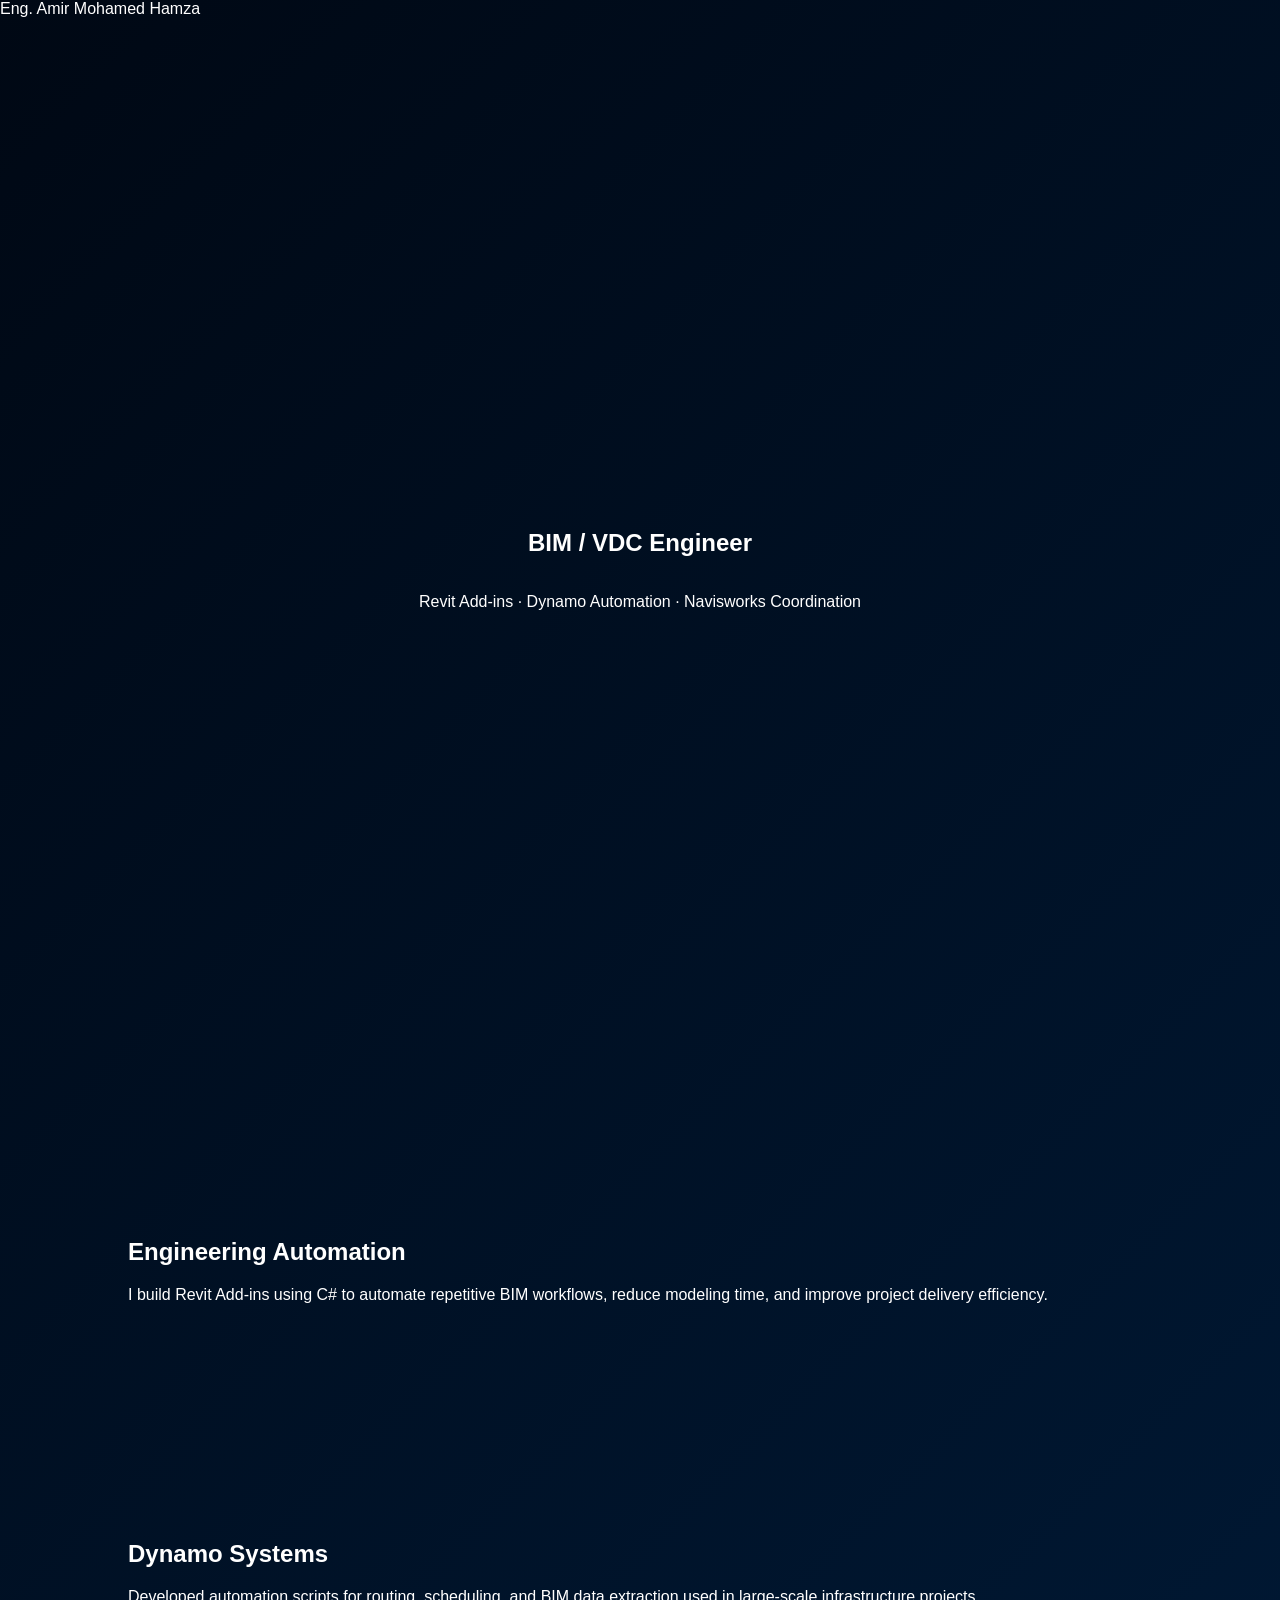
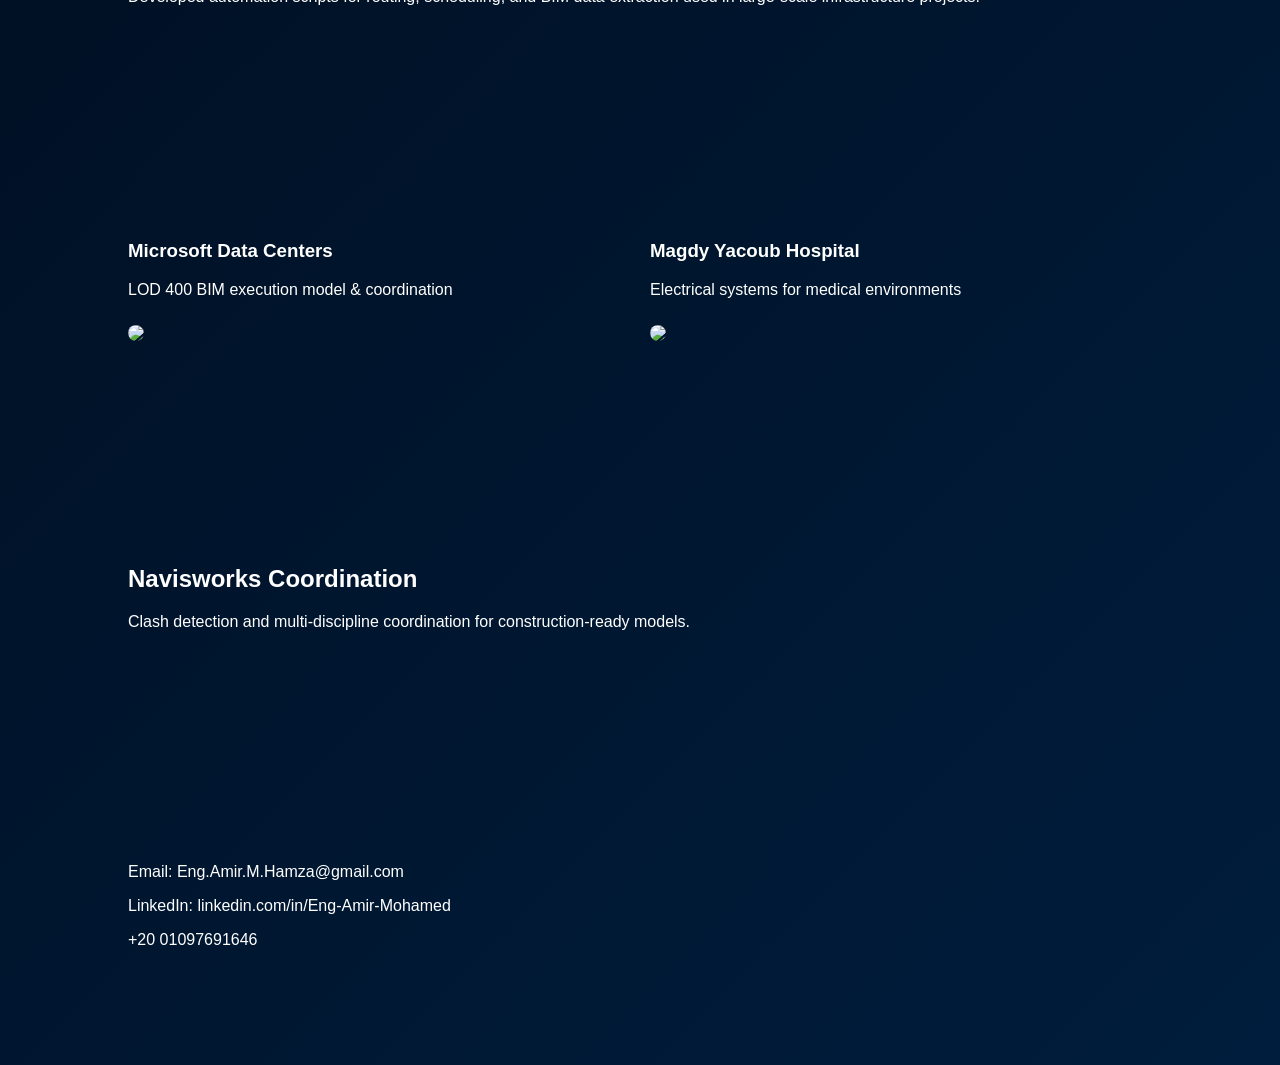
==== index.html @ ea3f3dfb "Update index.html" ====
<!DOCTYPE html>
<html>
<head>
<title>Amir Portfolio</title>
<link rel="stylesheet" href="style.css">
</head>

<body>

<!-- TOP BAR -->
<div class="topbar">
  <span>Eng. Amir Mohamed Hamza</span>
</div>

<!-- HERO -->
<section class="hero">
  <h1 class="title">BIM / VDC Engineer</h1>
  <p class="subtitle">
    Revit Add-ins · Dynamo Automation · Navisworks Coordination
  </p>
</section>

<!-- STORY 1 -->
<section class="story">
  <h2>Engineering Automation</h2>
  <p>
    I build Revit Add-ins using C# to automate repetitive BIM workflows,
    reduce modeling time, and improve project delivery efficiency.
  </p>
</section>

<!-- STORY 2 -->
<section class="story">
  <h2>Dynamo Systems</h2>
  <p>
    Developed automation scripts for routing, scheduling, and BIM data extraction
    used in large-scale infrastructure projects.
  </p>
</section>

<!-- PROJECTS -->
<section class="grid">

  <div class="tile">
    <h3>Microsoft Data Centers</h3>
    <p>LOD 400 BIM execution model & coordination</p>
    <img src="images/projects/dc.png">
  </div>

  <div class="tile">
    <h3>Magdy Yacoub Hospital</h3>
    <p>Electrical systems for medical environments</p>
    <img src="images/projects/hospital.png">
  </div>

</section>

<!-- NAVIS -->
<section class="story">
  <h2>Navisworks Coordination</h2>
  <p>
    Clash detection and multi-discipline coordination for construction-ready models.
  </p>
</section>

<!-- CONTACT -->
<section class="footer">
  <p>Email: Eng.Amir.M.Hamza@gmail.com</p>
  <p>LinkedIn: linkedin.com/in/Eng-Amir-Mohamed</p>
  <p>+20 01097691646</p>
</section>

</body>
</html>
---- style.css ----
body {
margin:0;
font-family:Arial;
background: linear-gradient(135deg, #000814, #001d3d);
color:white;
scroll-behavior:smooth;
}

/* NAV */
nav {
position:fixed;
top:0;
width:100%;
display:flex;
justify-content:center;
gap:25px;
padding:15px;
background:rgba(0,0,0,0.6);
backdrop-filter:blur(10px);
z-index:999;
}

nav a {
color:#00eaff;
text-decoration:none;
}

/* HERO */
.hero {
height:100vh;
display:flex;
flex-direction:column;
justify-content:center;
align-items:center;
text-align:center;
}

.glow {
color:#00eaff;
text-shadow:0 0 20px #00eaff;
}

.typing {
border-right:2px solid #00eaff;
white-space:nowrap;
overflow:hidden;
width:0;
animation: typing 3s steps(60,end) forwards;
}

@keyframes typing {
from {width:0}
to {width:100%}
}

.sub {
opacity:0.7;
}

/* SECTIONS */
section {
padding:100px 10%;
}

/* GRID */
.grid {
display:grid;
grid-template-columns:repeat(auto-fit,minmax(280px,1fr));
gap:20px;
}

/* CARDS */
.card {
background:rgba(255,255,255,0.05);
border:1px solid rgba(0,234,255,0.2);
padding:20px;
border-radius:12px;
transition:0.3s;
cursor:pointer;
}

.card:hover {
transform:translateY(-8px);
box-shadow:0 0 25px #00eaff33;
}

img {
width:100%;
border-radius:10px;
margin-top:10px;
}

/* MODAL */
.modal {
display:none;
position:fixed;
top:0;
left:0;
width:100%;
height:100%;
background:rgba(0,0,0,0.9);
justify-content:center;
align-items:center;
}

.modal-content {
background:#001d3d;
padding:20px;
width:70%;
border-radius:10px;
}

.close {
float:right;
cursor:pointer;
color:#00eaff;
}
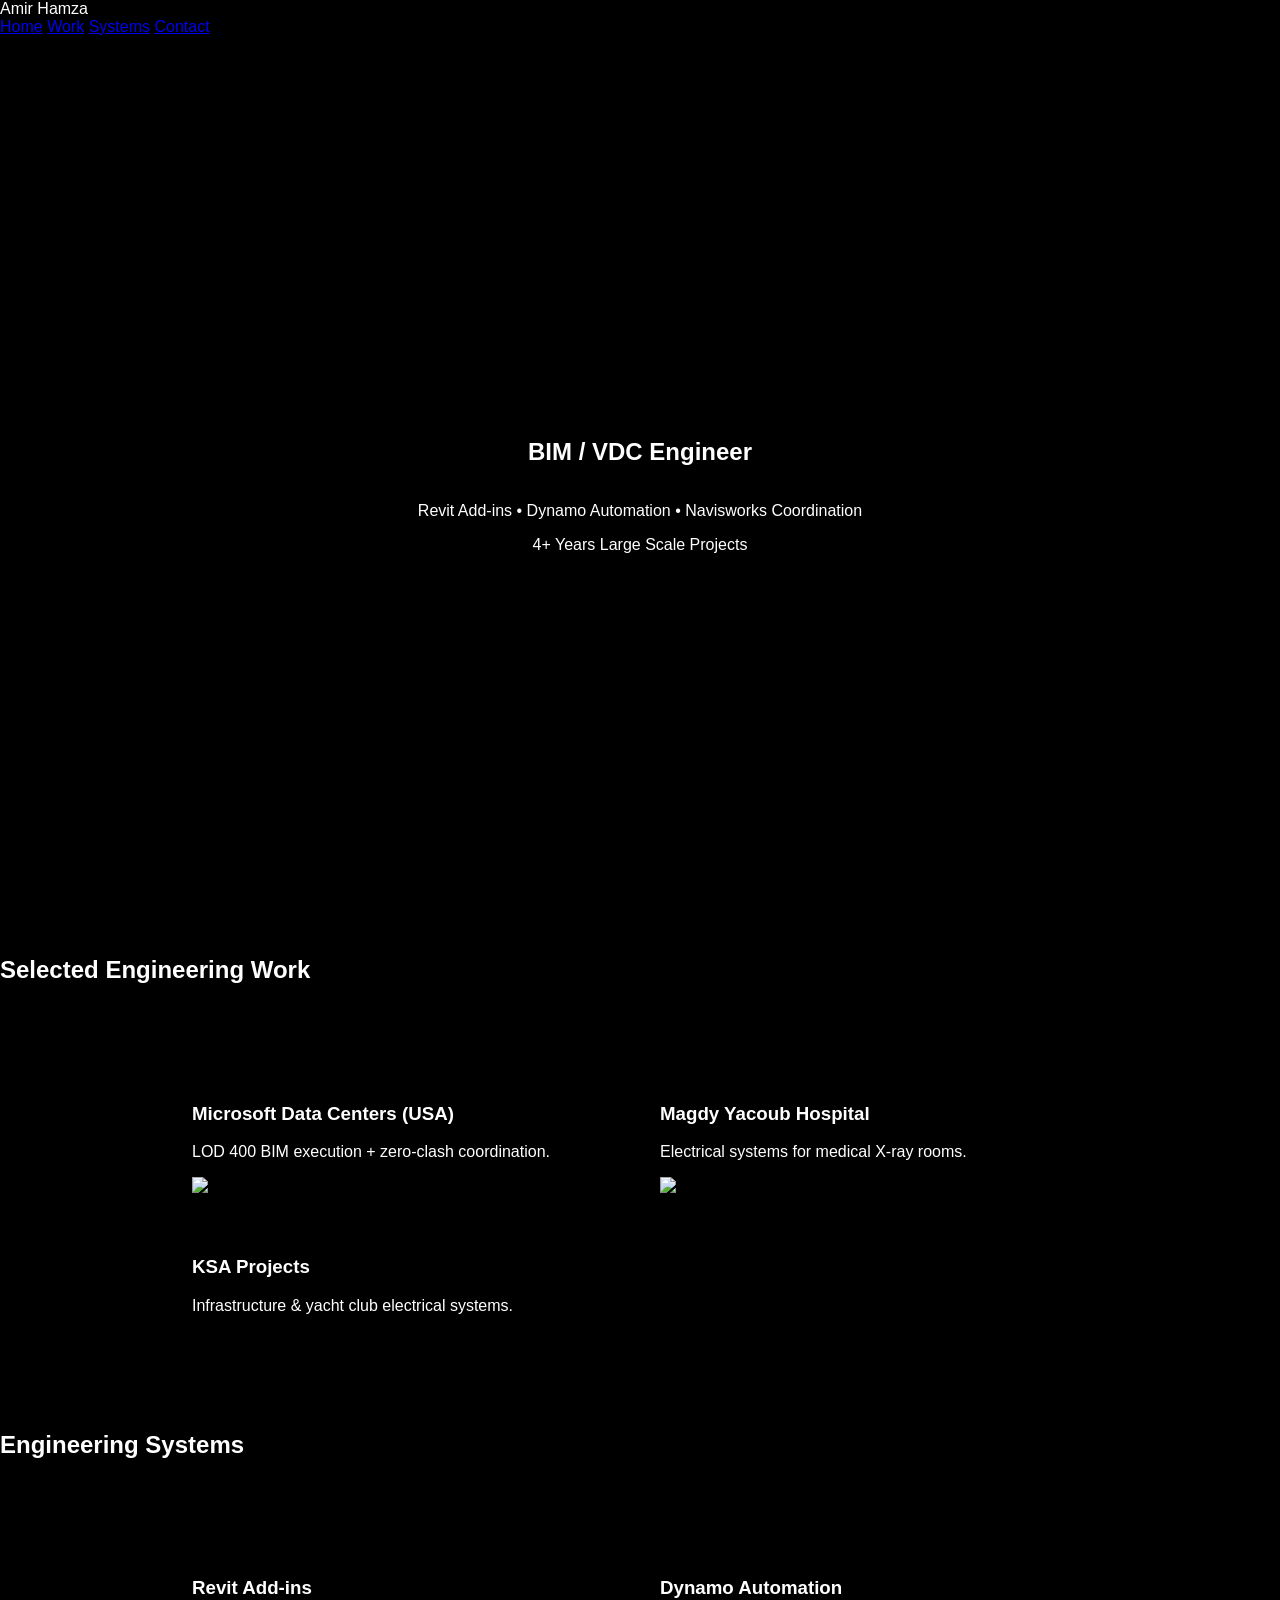
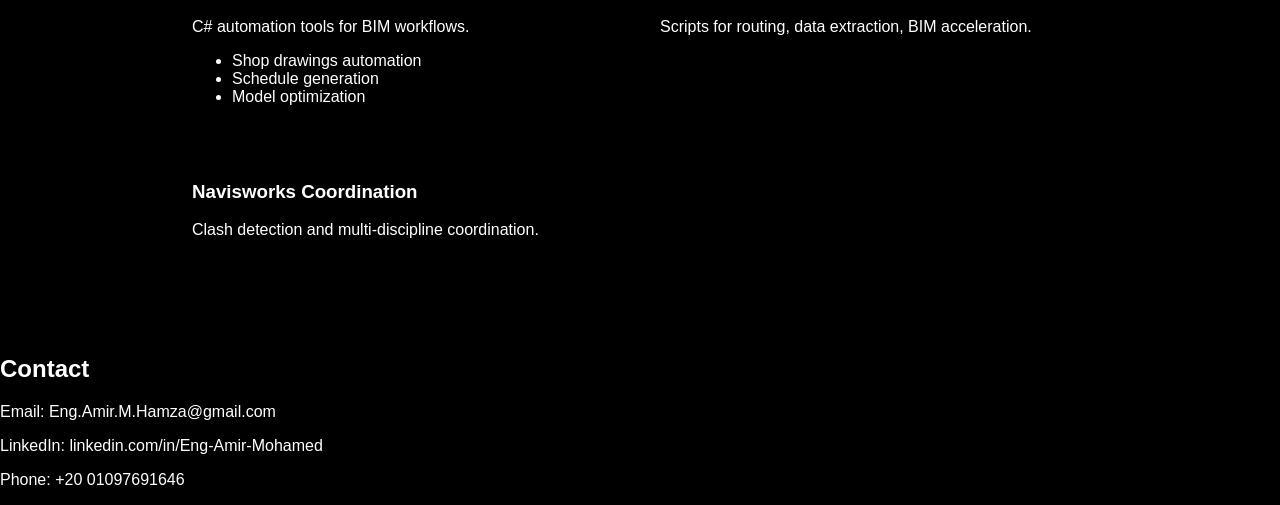
==== commit 422ba418: "Update index.html" ====
--- a/index.html
+++ b/index.html
@@ -1,74 +1,101 @@
 <!DOCTYPE html>
 <html>
 <head>
-<title>Amir Portfolio</title>
+<title>Amir | BIM Engineering Portfolio</title>
 <link rel="stylesheet" href="style.css">
 </head>
 
 <body>
 
-<!-- TOP BAR -->
-<div class="topbar">
-  <span>Eng. Amir Mohamed Hamza</span>
-</div>
+<!-- NAV -->
+<header class="nav">
+  <div class="logo">Amir Hamza</div>
+
+  <nav>
+    <a href="#home">Home</a>
+    <a href="#work">Work</a>
+    <a href="#systems">Systems</a>
+    <a href="#contact">Contact</a>
+  </nav>
+</header>
 
 <!-- HERO -->
-<section class="hero">
-  <h1 class="title">BIM / VDC Engineer</h1>
-  <p class="subtitle">
-    Revit Add-ins · Dynamo Automation · Navisworks Coordination
+<section id="home" class="hero">
+  <h1>BIM / VDC Engineer</h1>
+  <p>
+    Revit Add-ins • Dynamo Automation • Navisworks Coordination
   </p>
+  <span class="tag">4+ Years Large Scale Projects</span>
 </section>
 
-<!-- STORY 1 -->
-<section class="story">
-  <h2>Engineering Automation</h2>
-  <p>
-    I build Revit Add-ins using C# to automate repetitive BIM workflows,
-    reduce modeling time, and improve project delivery efficiency.
-  </p>
+<!-- WORK (CASE STUDIES) -->
+<section id="work" class="section">
+
+  <h2>Selected Engineering Work</h2>
+
+  <div class="grid">
+
+    <div class="card">
+      <h3>Microsoft Data Centers (USA)</h3>
+      <p>LOD 400 BIM execution + zero-clash coordination.</p>
+      <img src="images/projects/dc.png">
+    </div>
+
+    <div class="card">
+      <h3>Magdy Yacoub Hospital</h3>
+      <p>Electrical systems for medical X-ray rooms.</p>
+      <img src="images/projects/hospital.png">
+    </div>
+
+    <div class="card">
+      <h3>KSA Projects</h3>
+      <p>Infrastructure & yacht club electrical systems.</p>
+    </div>
+
+  </div>
 </section>
 
-<!-- STORY 2 -->
-<section class="story">
-  <h2>Dynamo Systems</h2>
-  <p>
-    Developed automation scripts for routing, scheduling, and BIM data extraction
-    used in large-scale infrastructure projects.
-  </p>
-</section>
+<!-- SYSTEMS -->
+<section id="systems" class="section">
 
-<!-- PROJECTS -->
-<section class="grid">
+  <h2>Engineering Systems</h2>
 
-  <div class="tile">
-    <h3>Microsoft Data Centers</h3>
-    <p>LOD 400 BIM execution model & coordination</p>
-    <img src="images/projects/dc.png">
+  <div class="grid">
+
+    <div class="card">
+      <h3>Revit Add-ins</h3>
+      <p>C# automation tools for BIM workflows.</p>
+      <ul>
+        <li>Shop drawings automation</li>
+        <li>Schedule generation</li>
+        <li>Model optimization</li>
+      </ul>
+    </div>
+
+    <div class="card">
+      <h3>Dynamo Automation</h3>
+      <p>Scripts for routing, data extraction, BIM acceleration.</p>
+    </div>
+
+    <div class="card">
+      <h3>Navisworks Coordination</h3>
+      <p>Clash detection and multi-discipline coordination.</p>
+    </div>
+
   </div>
-
-  <div class="tile">
-    <h3>Magdy Yacoub Hospital</h3>
-    <p>Electrical systems for medical environments</p>
-    <img src="images/projects/hospital.png">
-  </div>
-
-</section>
-
-<!-- NAVIS -->
-<section class="story">
-  <h2>Navisworks Coordination</h2>
-  <p>
-    Clash detection and multi-discipline coordination for construction-ready models.
-  </p>
 </section>
 
 <!-- CONTACT -->
-<section class="footer">
-  <p>Email: Eng.Amir.M.Hamza@gmail.com</p>
-  <p>LinkedIn: linkedin.com/in/Eng-Amir-Mohamed</p>
-  <p>+20 01097691646</p>
+<section id="contact" class="section contact">
+  <h2>Contact</h2>
+
+  <div class="card">
+    <p>Email: Eng.Amir.M.Hamza@gmail.com</p>
+    <p>LinkedIn: linkedin.com/in/Eng-Amir-Mohamed</p>
+    <p>Phone: +20 01097691646</p>
+  </div>
 </section>
 
+<script src="script.js"></script>
 </body>
 </html>
--- a/style.css
+++ b/style.css
@@ -1,28 +1,21 @@
 body {
 margin:0;
-font-family:Arial;
-background: linear-gradient(135deg, #000814, #001d3d);
-color:white;
-scroll-behavior:smooth;
+font-family:-apple-system, BlinkMacSystemFont, "Segoe UI", sans-serif;
+background:#000;
+color:#fff;
 }
 
-/* NAV */
-nav {
+/* TOP BAR */
+.topbar {
 position:fixed;
 top:0;
 width:100%;
-display:flex;
-justify-content:center;
-gap:25px;
 padding:15px;
+text-align:center;
+font-size:14px;
+color:#aaa;
 background:rgba(0,0,0,0.6);
 backdrop-filter:blur(10px);
-z-index:999;
-}
-
-nav a {
-color:#00eaff;
-text-decoration:none;
 }
 
 /* HERO */
@@ -35,83 +28,64 @@
 text-align:center;
 }
 
-.glow {
-color:#00eaff;
-text-shadow:0 0 20px #00eaff;
+.title {
+font-size:60px;
+font-weight:500;
+letter-spacing:-2px;
 }
 
-.typing {
-border-right:2px solid #00eaff;
-white-space:nowrap;
-overflow:hidden;
-width:0;
-animation: typing 3s steps(60,end) forwards;
+.subtitle {
+color:#888;
+font-size:18px;
+margin-top:10px;
 }
 
-@keyframes typing {
-from {width:0}
-to {width:100%}
+/* STORIES */
+.story {
+padding:120px 20%;
+text-align:center;
 }
 
-.sub {
-opacity:0.7;
+.story h2 {
+font-size:32px;
+font-weight:500;
+margin-bottom:20px;
 }
 
-/* SECTIONS */
-section {
-padding:100px 10%;
+.story p {
+color:#aaa;
+font-size:18px;
+line-height:1.8;
 }
 
 /* GRID */
 .grid {
 display:grid;
-grid-template-columns:repeat(auto-fit,minmax(280px,1fr));
-gap:20px;
+grid-template-columns:repeat(auto-fit,minmax(300px,1fr));
+gap:40px;
+padding:80px 15%;
 }
 
-/* CARDS */
-.card {
-background:rgba(255,255,255,0.05);
-border:1px solid rgba(0,234,255,0.2);
+.tile {
+background:#111;
+border-radius:20px;
 padding:20px;
-border-radius:12px;
 transition:0.3s;
-cursor:pointer;
 }
 
-.card:hover {
-transform:translateY(-8px);
-box-shadow:0 0 25px #00eaff33;
+.tile:hover {
+transform:scale(1.02);
 }
 
-img {
+.tile img {
 width:100%;
-border-radius:10px;
+border-radius:15px;
 margin-top:10px;
 }
 
-/* MODAL */
-.modal {
-display:none;
-position:fixed;
-top:0;
-left:0;
-width:100%;
-height:100%;
-background:rgba(0,0,0,0.9);
-justify-content:center;
-align-items:center;
+/* FOOTER */
+.footer {
+text-align:center;
+padding:100px;
+color:#666;
 }
-
-.modal-content {
-background:#001d3d;
-padding:20px;
-width:70%;
-border-radius:10px;
-}
-
-.close {
-float:right;
-cursor:pointer;
-color:#00eaff;
-}
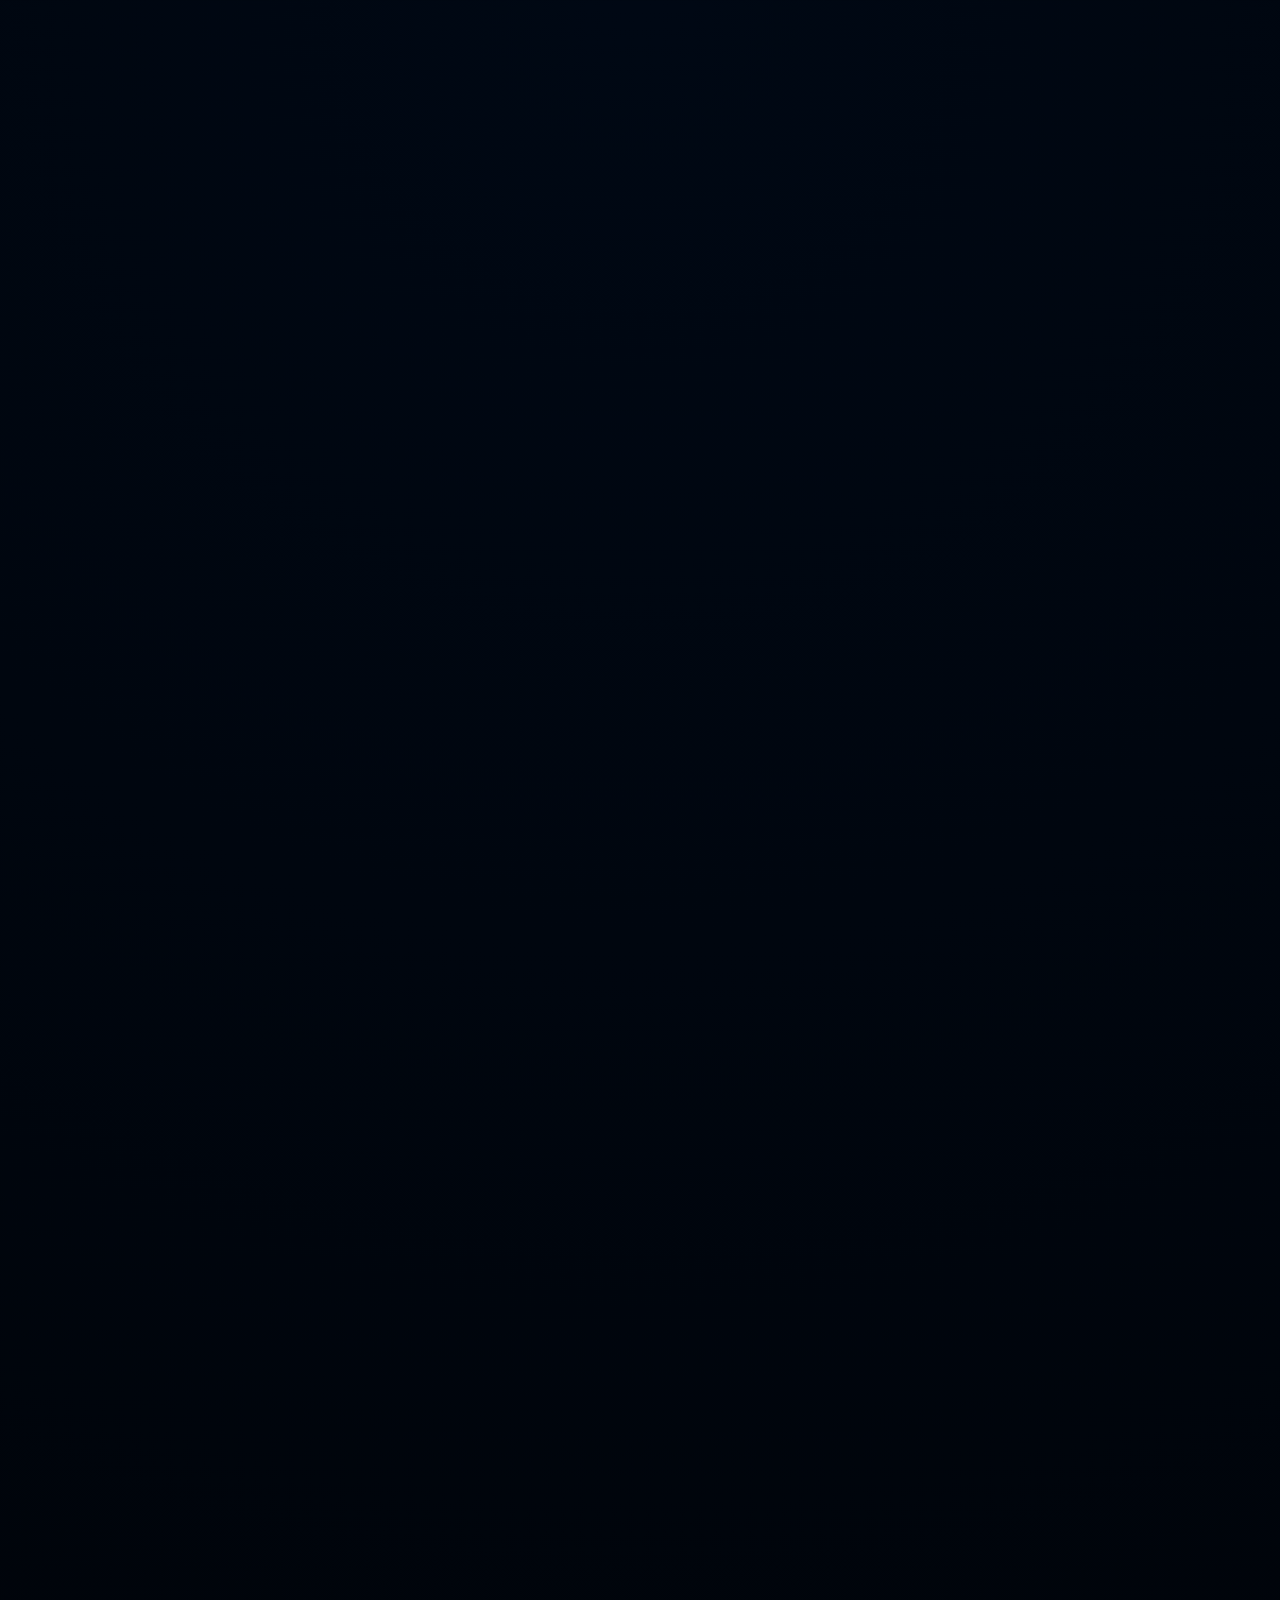
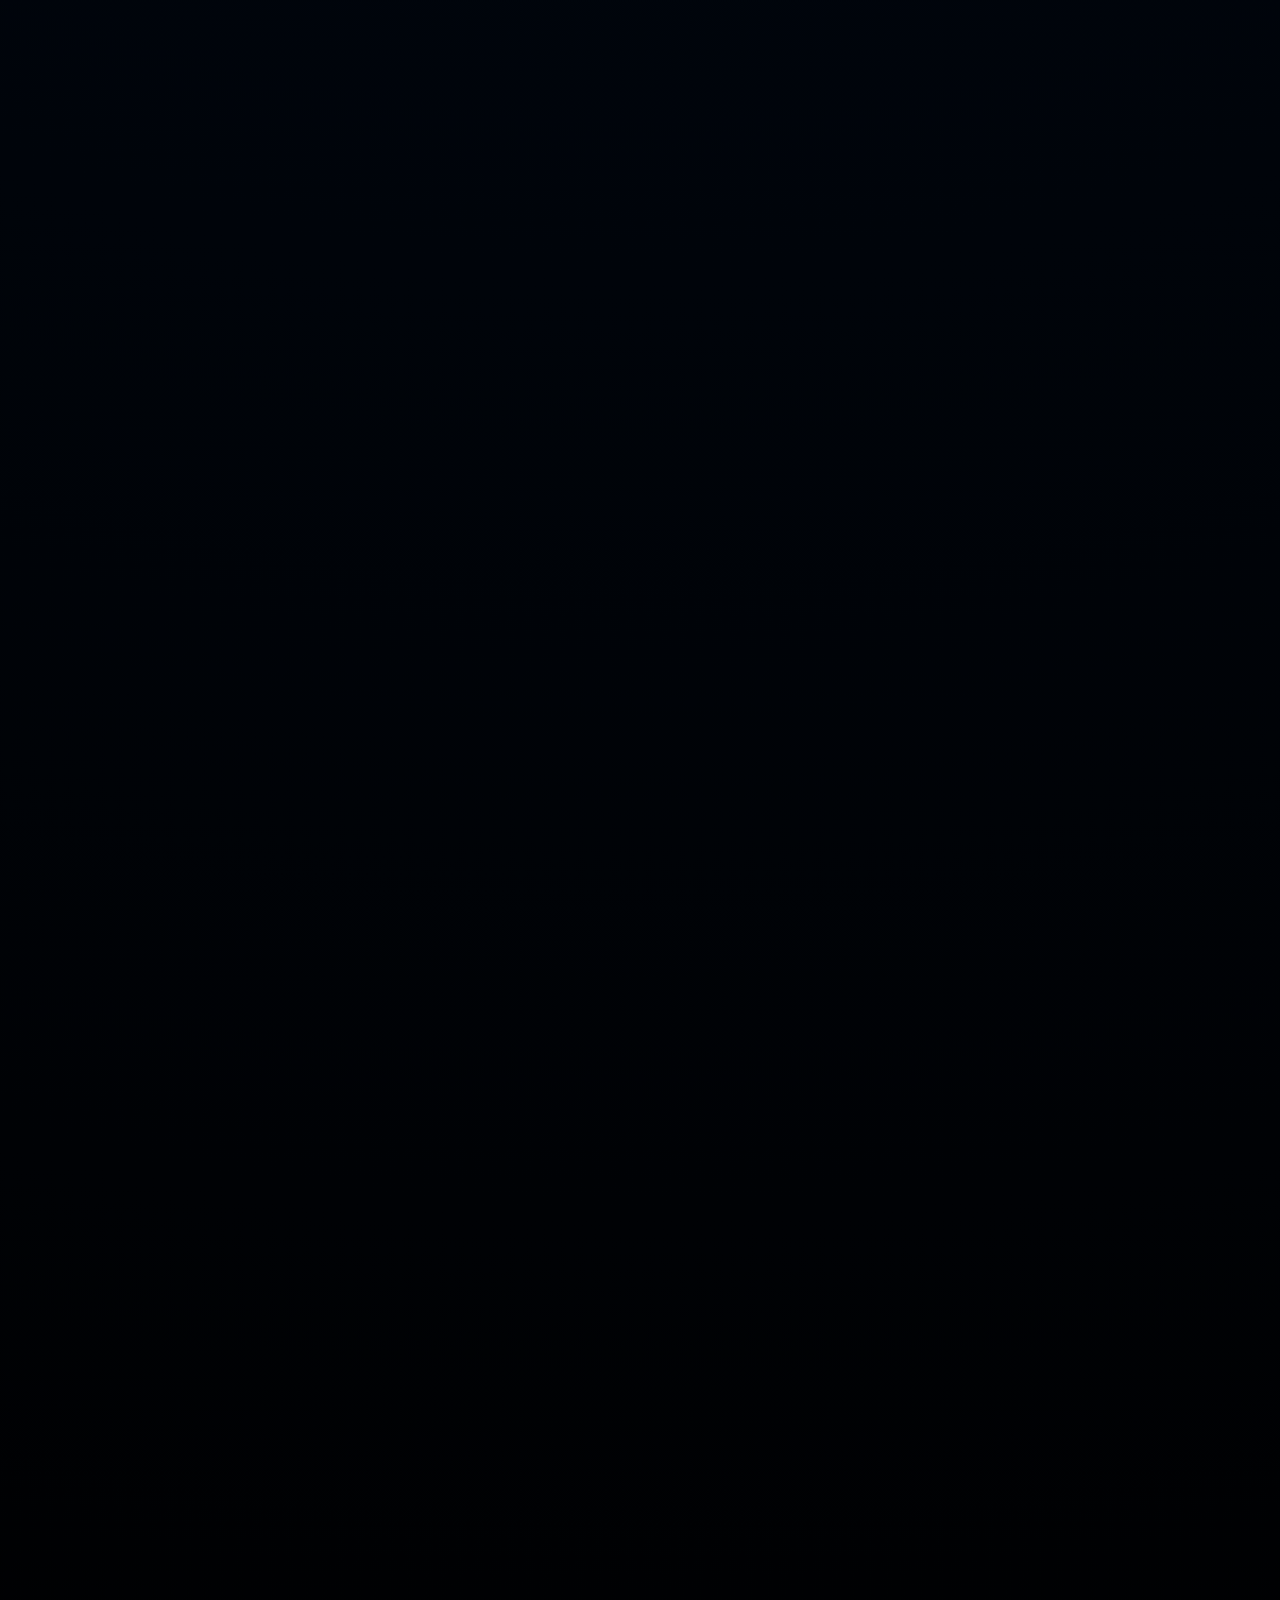
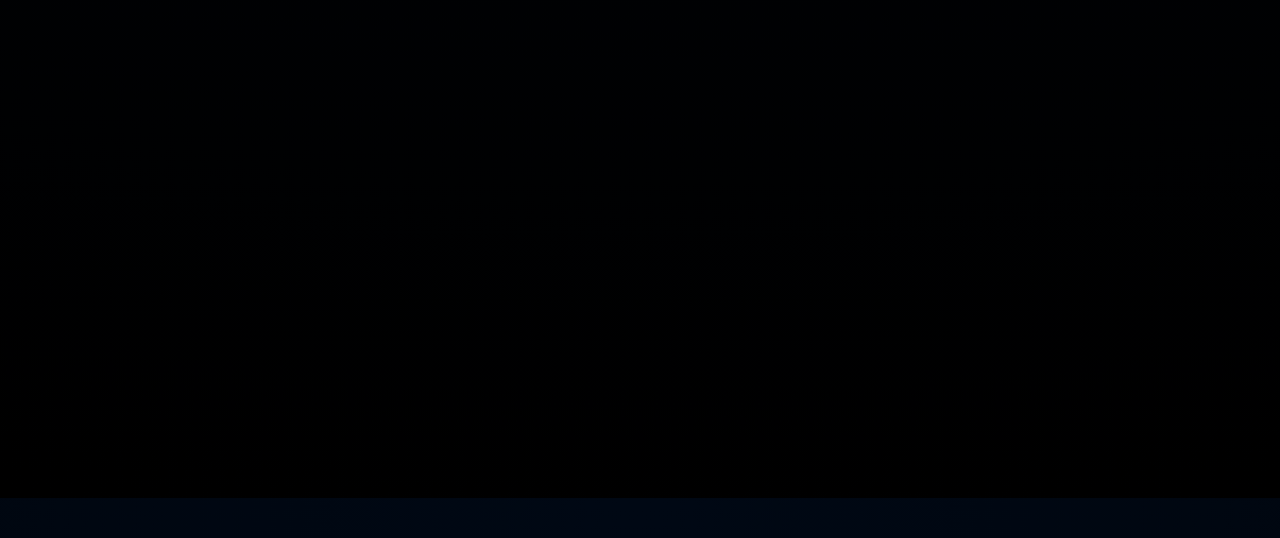
==== commit 5d5bf9d3: "Update index.html" ====
--- a/index.html
+++ b/index.html
@@ -1,101 +1,121 @@
 <!DOCTYPE html>
 <html>
 <head>
-<title>Amir | BIM Engineering Portfolio</title>
+<title>Amir Portfolio</title>
 <link rel="stylesheet" href="style.css">
 </head>
 
 <body>
 
-<!-- NAV -->
-<header class="nav">
-  <div class="logo">Amir Hamza</div>
+<!-- HERO -->
+<section class="hero">
 
-  <nav>
-    <a href="#home">Home</a>
-    <a href="#work">Work</a>
-    <a href="#systems">Systems</a>
-    <a href="#contact">Contact</a>
-  </nav>
-</header>
+<div class="profile-circle">
+    <img src="images/Amir.png" alt="Amir">
+</div>
 
-<!-- HERO -->
-<section id="home" class="hero">
-  <h1>BIM / VDC Engineer</h1>
-  <p>
-    Revit Add-ins • Dynamo Automation • Navisworks Coordination
-  </p>
-  <span class="tag">4+ Years Large Scale Projects</span>
+<h1 class="title">Eng. Amir Mohamed Hamza</h1>
+
+<p class="typing">
+BIM / VDC Engineer • Revit Add-ins • Dynamo Automation • Navisworks Coordination
+</p>
+
+<p class="sub">
+Microsoft Data Centers • Hospitals • Mega Infrastructure Projects
+</p>
+
+<div class="buttons">
+<button class="btn">Projects</button>
+<button class="btn-outline">Contact</button>
+</div>
+
 </section>
 
-<!-- WORK (CASE STUDIES) -->
-<section id="work" class="section">
-
-  <h2>Selected Engineering Work</h2>
-
-  <div class="grid">
-
-    <div class="card">
-      <h3>Microsoft Data Centers (USA)</h3>
-      <p>LOD 400 BIM execution + zero-clash coordination.</p>
-      <img src="images/projects/dc.png">
-    </div>
-
-    <div class="card">
-      <h3>Magdy Yacoub Hospital</h3>
-      <p>Electrical systems for medical X-ray rooms.</p>
-      <img src="images/projects/hospital.png">
-    </div>
-
-    <div class="card">
-      <h3>KSA Projects</h3>
-      <p>Infrastructure & yacht club electrical systems.</p>
-    </div>
-
-  </div>
+<!-- OVERVIEW -->
+<section class="section">
+<h2>Overview</h2>
+<p>
+Electrical BIM Engineer with 4+ years of experience in electrical distribution design,
+shop drawings, and BIM coordination across large-scale international projects.
+</p>
 </section>
 
-<!-- SYSTEMS -->
-<section id="systems" class="section">
+<!-- PROJECTS -->
+<section class="section">
+<h2>Featured Projects</h2>
 
-  <h2>Engineering Systems</h2>
+<div class="grid">
 
-  <div class="grid">
+<div class="card">
+<h3>Microsoft Data Centers</h3>
+<p>LOD 400 BIM execution models with clash-free coordination.</p>
+</div>
 
-    <div class="card">
-      <h3>Revit Add-ins</h3>
-      <p>C# automation tools for BIM workflows.</p>
-      <ul>
-        <li>Shop drawings automation</li>
-        <li>Schedule generation</li>
-        <li>Model optimization</li>
-      </ul>
-    </div>
+<div class="card">
+<h3>Magdy Yacoub Hospital</h3>
+<p>Electrical systems for medical environments.</p>
+</div>
 
-    <div class="card">
-      <h3>Dynamo Automation</h3>
-      <p>Scripts for routing, data extraction, BIM acceleration.</p>
-    </div>
+<div class="card">
+<h3>KSA Mega Projects</h3>
+<p>Infrastructure BIM modeling and coordination.</p>
+</div>
 
-    <div class="card">
-      <h3>Navisworks Coordination</h3>
-      <p>Clash detection and multi-discipline coordination.</p>
-    </div>
+</div>
+</section>
 
-  </div>
+<!-- ADDINS -->
+<section class="section">
+<h2>Revit Add-ins</h2>
+
+<div class="card">
+<p>
+Custom C# tools for automation:
+</p>
+
+<ul>
+<li>Shop drawing automation</li>
+<li>Schedules generation</li>
+<li>Revit workflow optimization</li>
+</ul>
+</div>
+</section>
+
+<!-- DYNAMO -->
+<section class="section">
+<h2>Dynamo Automation</h2>
+
+<div class="card">
+<p>
+Scripts for routing, scheduling, and BIM data extraction.
+</p>
+</div>
+</section>
+
+<!-- NAVIS -->
+<section class="section">
+<h2>Navisworks Coordination</h2>
+
+<div class="card">
+<p>
+Clash detection and multi-discipline BIM coordination for zero-clash delivery.
+</p>
+</div>
 </section>
 
 <!-- CONTACT -->
-<section id="contact" class="section contact">
-  <h2>Contact</h2>
+<section class="section">
+<h2>Contact</h2>
 
-  <div class="card">
-    <p>Email: Eng.Amir.M.Hamza@gmail.com</p>
-    <p>LinkedIn: linkedin.com/in/Eng-Amir-Mohamed</p>
-    <p>Phone: +20 01097691646</p>
-  </div>
+<div class="card">
+<p>Email: Eng.Amir.M.Hamza@gmail.com</p>
+<p>LinkedIn: linkedin.com/in/Eng-Amir-Mohamed</p>
+<p>Phone: +20 01097691646</p>
+</div>
+
 </section>
 
 <script src="script.js"></script>
+
 </body>
 </html>
--- a/style.css
+++ b/style.css
@@ -1,21 +1,37 @@
 body {
 margin:0;
-font-family:-apple-system, BlinkMacSystemFont, "Segoe UI", sans-serif;
-background:#000;
-color:#fff;
+font-family:Arial;
+background: radial-gradient(circle at top, #000814, #000);
+color:white;
+overflow-x:hidden;
 }
 
-/* TOP BAR */
-.topbar {
+/* BACKGROUND GLOW */
+.bg {
+position:fixed;
+width:100%;
+height:100%;
+background: radial-gradient(circle at center, #001d3d, #000);
+z-index:-1;
+}
+
+/* NAV */
+nav {
 position:fixed;
 top:0;
 width:100%;
+display:flex;
+justify-content:center;
+gap:25px;
 padding:15px;
-text-align:center;
-font-size:14px;
-color:#aaa;
-background:rgba(0,0,0,0.6);
-backdrop-filter:blur(10px);
+background:rgba(0,0,0,0.5);
+backdrop-filter:blur(12px);
+z-index:1000;
+}
+
+nav a {
+color:#00eaff;
+text-decoration:none;
 }
 
 /* HERO */
@@ -28,64 +44,83 @@
 text-align:center;
 }
 
-.title {
-font-size:60px;
-font-weight:500;
-letter-spacing:-2px;
+.glow {
+font-size:48px;
+color:#00eaff;
+text-shadow:0 0 30px #00eaff;
 }
 
-.subtitle {
-color:#888;
-font-size:18px;
-margin-top:10px;
+/* TYPING EFFECT */
+.typing {
+border-right:2px solid #00eaff;
+white-space:nowrap;
+overflow:hidden;
+width:0;
+animation: typing 3s steps(70,end) forwards;
 }
 
-/* STORIES */
-.story {
-padding:120px 20%;
-text-align:center;
+@keyframes typing {
+from {width:0}
+to {width:100%}
 }
 
-.story h2 {
-font-size:32px;
-font-weight:500;
-margin-bottom:20px;
+/* BUTTONS */
+.buttons {
+margin-top:20px;
 }
 
-.story p {
-color:#aaa;
-font-size:18px;
-line-height:1.8;
+.btn {
+background:#00eaff;
+border:none;
+padding:10px 20px;
+cursor:pointer;
+margin:5px;
+}
+
+.btn-outline {
+background:transparent;
+border:1px solid #00eaff;
+color:#00eaff;
+padding:10px 20px;
+cursor:pointer;
+}
+
+/* SECTIONS */
+section {
+padding:120px 10%;
+opacity:0;
+transform:translateY(40px);
+transition:1s;
+}
+
+section.show {
+opacity:1;
+transform:translateY(0);
 }
 
 /* GRID */
 .grid {
 display:grid;
-grid-template-columns:repeat(auto-fit,minmax(300px,1fr));
-gap:40px;
-padding:80px 15%;
+grid-template-columns:repeat(auto-fit,minmax(280px,1fr));
+gap:20px;
 }
 
-.tile {
-background:#111;
-border-radius:20px;
+/* CARDS */
+.card {
+background:rgba(255,255,255,0.05);
+border:1px solid rgba(0,234,255,0.2);
 padding:20px;
-transition:0.3s;
+border-radius:14px;
+transition:0.4s;
 }
 
-.tile:hover {
-transform:scale(1.02);
+.card:hover {
+transform:scale(1.03);
+box-shadow:0 0 40px #00eaff33;
 }
 
-.tile img {
+img {
 width:100%;
-border-radius:15px;
+border-radius:10px;
 margin-top:10px;
 }
-
-/* FOOTER */
-.footer {
-text-align:center;
-padding:100px;
-color:#666;
-}
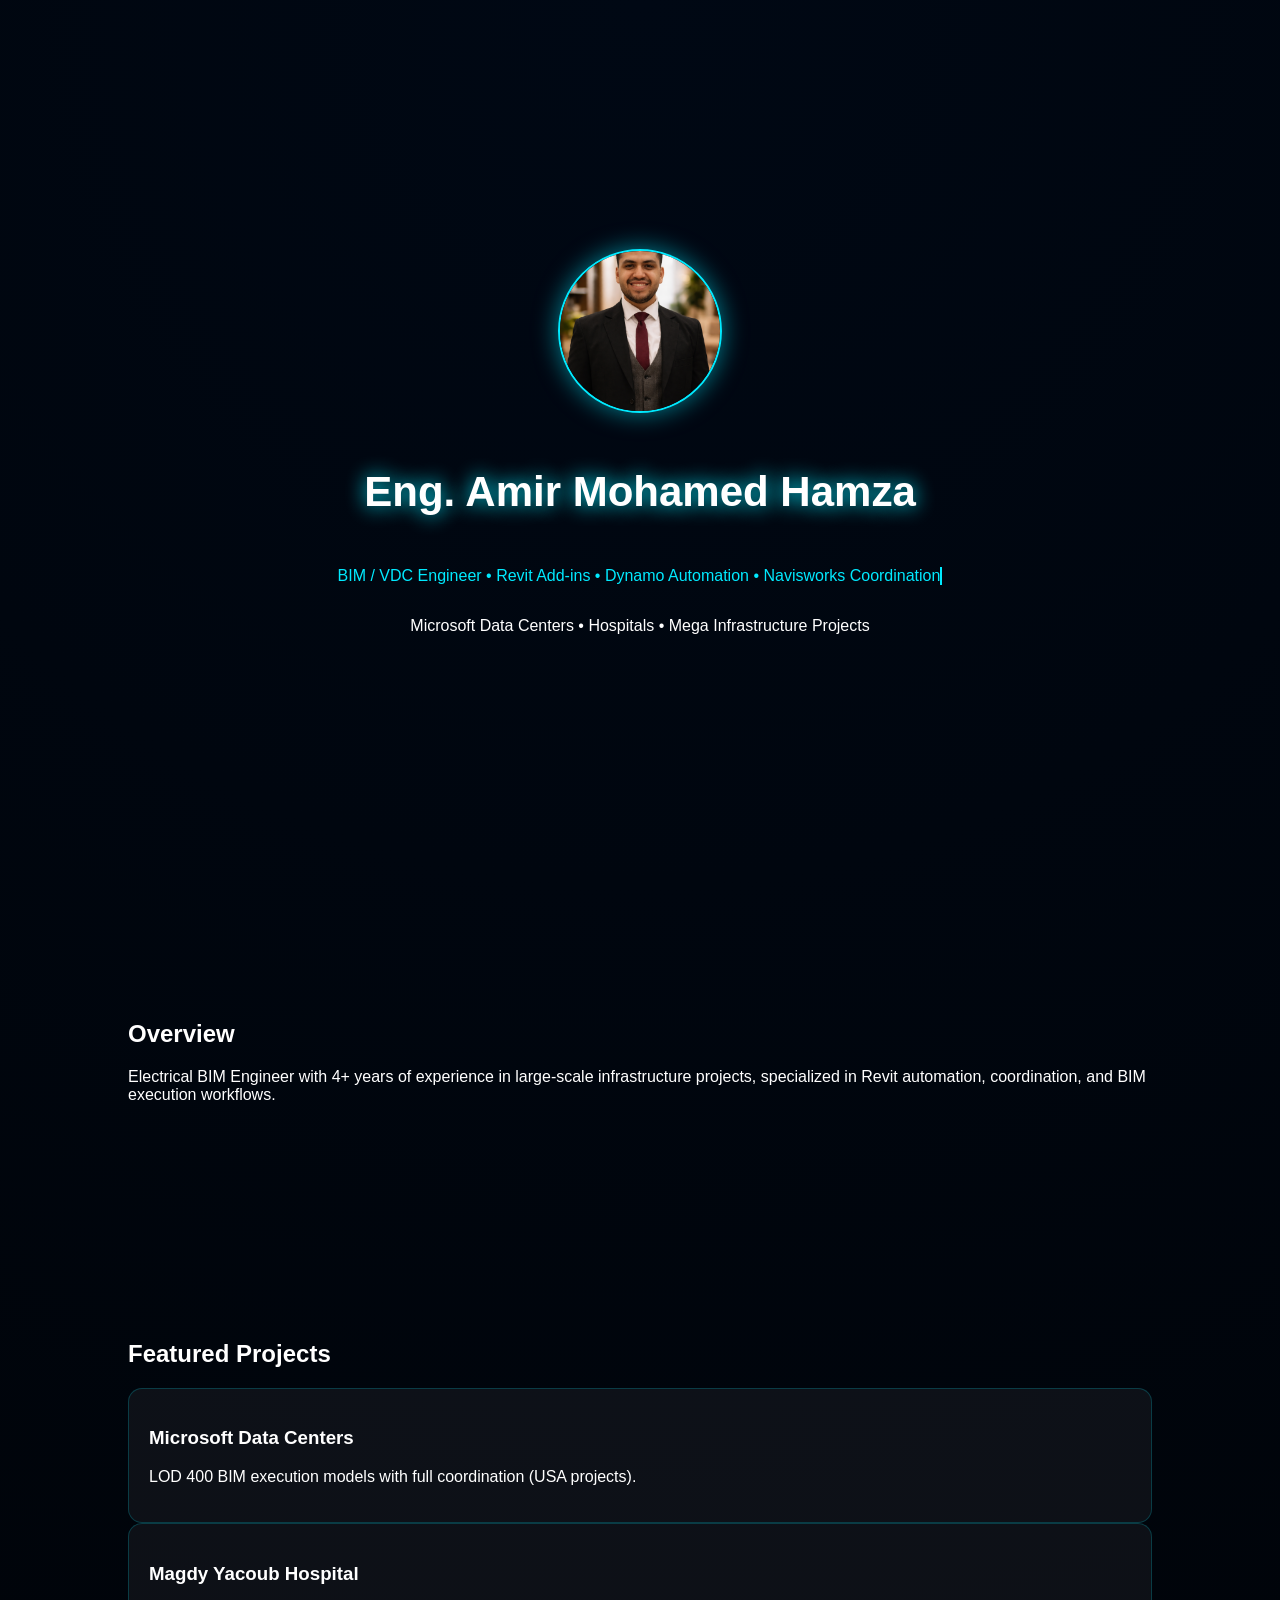
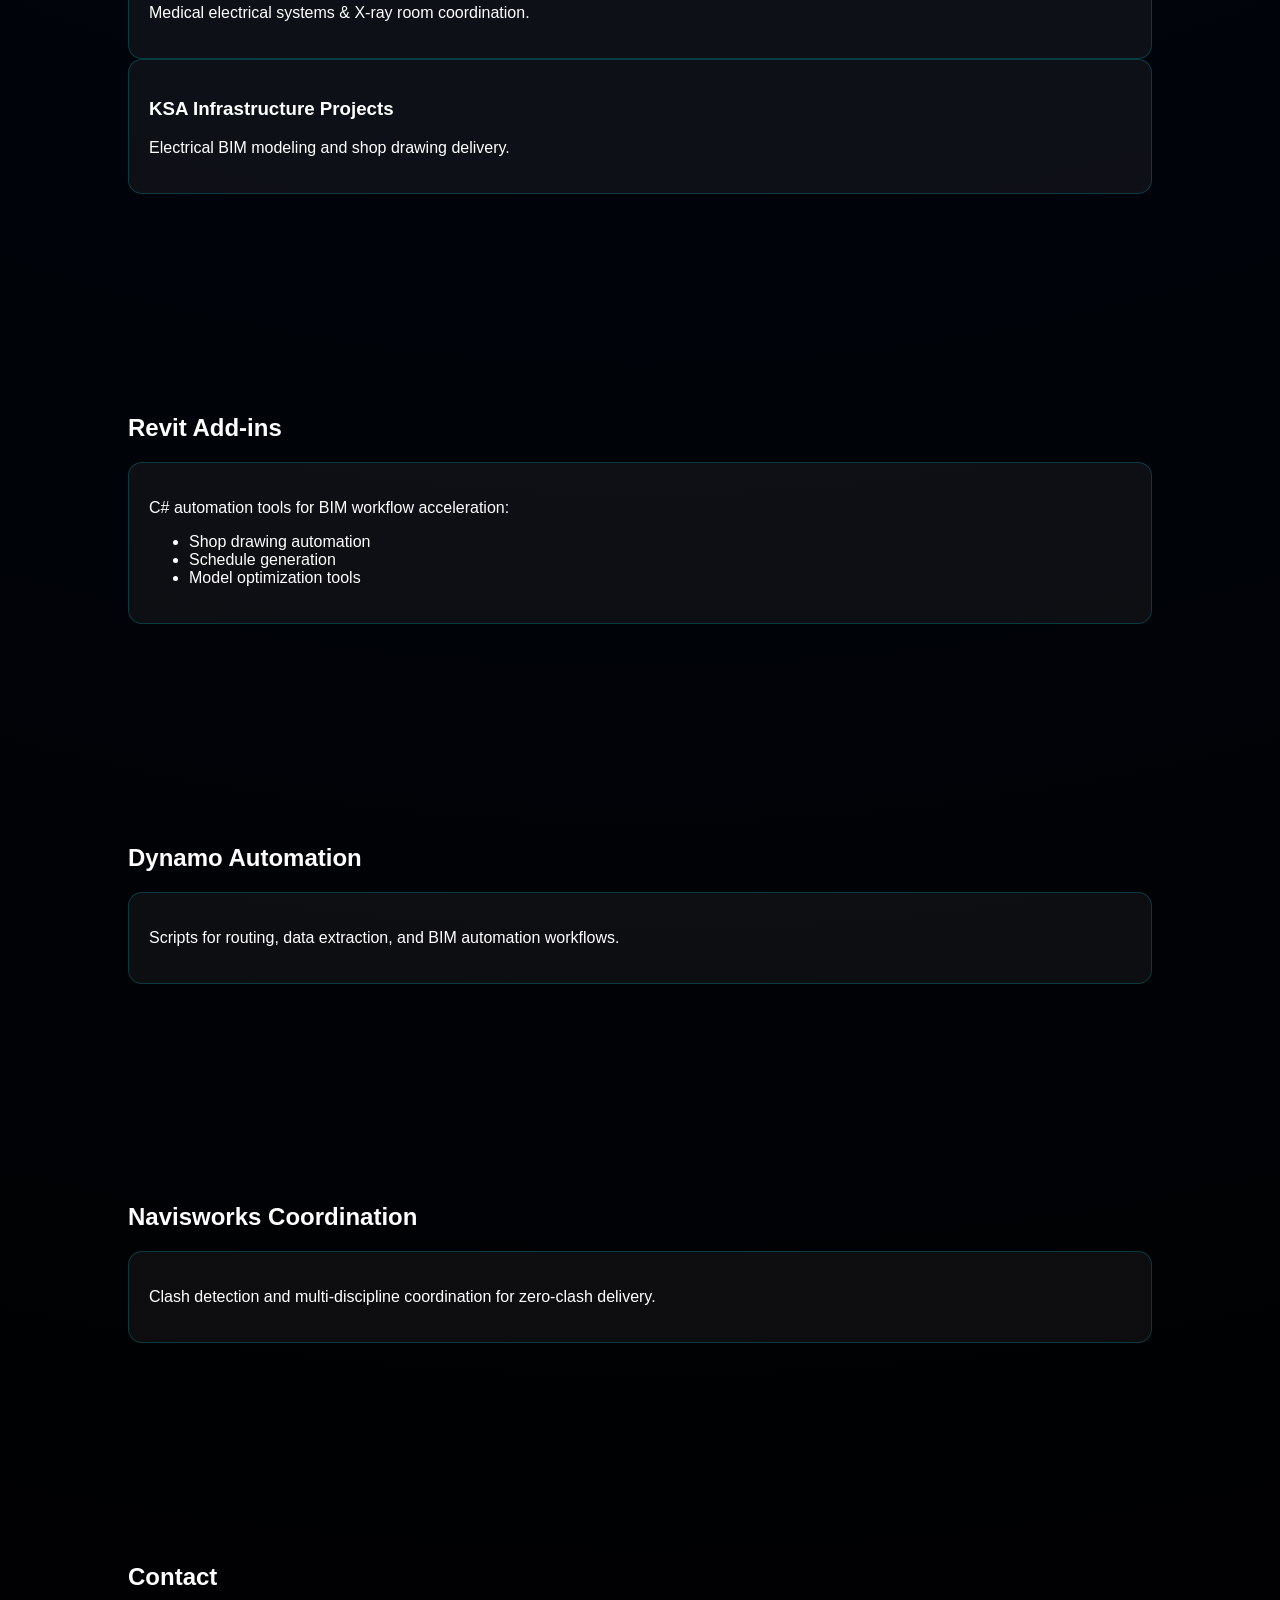
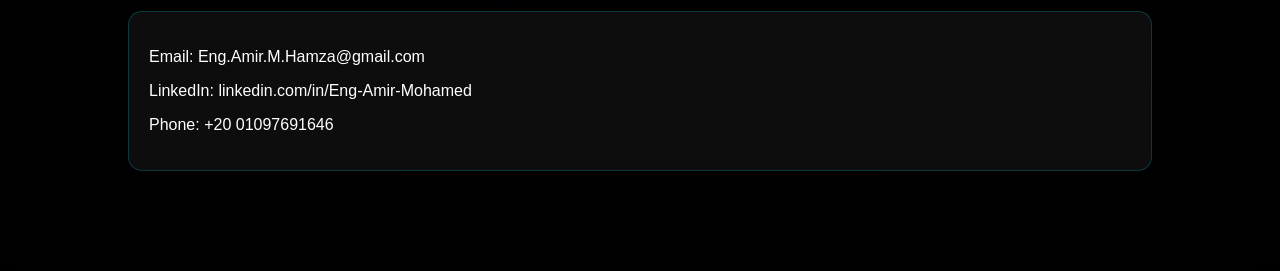
==== commit 43ca4888: "Update index.html" ====
--- a/index.html
+++ b/index.html
@@ -10,8 +10,10 @@
 <!-- HERO -->
 <section class="hero">
 
-<div class="profile-circle">
-    <img src="images/Amir.png" alt="Amir">
+<div class="profile-wrapper">
+    <div class="profile-circle">
+        <img src="images/Amir.png" alt="Amir">
+    </div>
 </div>
 
 <h1 class="title">Eng. Amir Mohamed Hamza</h1>
@@ -24,95 +26,82 @@
 Microsoft Data Centers • Hospitals • Mega Infrastructure Projects
 </p>
 
-<div class="buttons">
-<button class="btn">Projects</button>
-<button class="btn-outline">Contact</button>
-</div>
-
 </section>
 
 <!-- OVERVIEW -->
-<section class="section">
+<section class="section fade">
 <h2>Overview</h2>
 <p>
-Electrical BIM Engineer with 4+ years of experience in electrical distribution design,
-shop drawings, and BIM coordination across large-scale international projects.
+Electrical BIM Engineer with 4+ years of experience in large-scale infrastructure projects,
+specialized in Revit automation, coordination, and BIM execution workflows.
 </p>
 </section>
 
 <!-- PROJECTS -->
-<section class="section">
+<section class="section fade">
 <h2>Featured Projects</h2>
 
 <div class="grid">
 
 <div class="card">
 <h3>Microsoft Data Centers</h3>
-<p>LOD 400 BIM execution models with clash-free coordination.</p>
+<p>LOD 400 BIM execution models with full coordination (USA projects).</p>
 </div>
 
 <div class="card">
 <h3>Magdy Yacoub Hospital</h3>
-<p>Electrical systems for medical environments.</p>
+<p>Medical electrical systems & X-ray room coordination.</p>
 </div>
 
 <div class="card">
-<h3>KSA Mega Projects</h3>
-<p>Infrastructure BIM modeling and coordination.</p>
+<h3>KSA Infrastructure Projects</h3>
+<p>Electrical BIM modeling and shop drawing delivery.</p>
 </div>
 
 </div>
 </section>
 
 <!-- ADDINS -->
-<section class="section">
+<section class="section fade">
 <h2>Revit Add-ins</h2>
-
 <div class="card">
 <p>
-Custom C# tools for automation:
+C# automation tools for BIM workflow acceleration:
 </p>
-
 <ul>
 <li>Shop drawing automation</li>
-<li>Schedules generation</li>
-<li>Revit workflow optimization</li>
+<li>Schedule generation</li>
+<li>Model optimization tools</li>
 </ul>
 </div>
 </section>
 
 <!-- DYNAMO -->
-<section class="section">
+<section class="section fade">
 <h2>Dynamo Automation</h2>
-
 <div class="card">
-<p>
-Scripts for routing, scheduling, and BIM data extraction.
-</p>
+<p>Scripts for routing, data extraction, and BIM automation workflows.</p>
 </div>
 </section>
 
 <!-- NAVIS -->
-<section class="section">
+<section class="section fade">
 <h2>Navisworks Coordination</h2>
-
 <div class="card">
 <p>
-Clash detection and multi-discipline BIM coordination for zero-clash delivery.
+Clash detection and multi-discipline coordination for zero-clash delivery.
 </p>
 </div>
 </section>
 
 <!-- CONTACT -->
-<section class="section">
+<section class="section fade">
 <h2>Contact</h2>
-
 <div class="card">
 <p>Email: Eng.Amir.M.Hamza@gmail.com</p>
 <p>LinkedIn: linkedin.com/in/Eng-Amir-Mohamed</p>
 <p>Phone: +20 01097691646</p>
 </div>
-
 </section>
 
 <script src="script.js"></script>
--- a/style.css
+++ b/style.css
@@ -3,35 +3,6 @@
 font-family:Arial;
 background: radial-gradient(circle at top, #000814, #000);
 color:white;
-overflow-x:hidden;
-}
-
-/* BACKGROUND GLOW */
-.bg {
-position:fixed;
-width:100%;
-height:100%;
-background: radial-gradient(circle at center, #001d3d, #000);
-z-index:-1;
-}
-
-/* NAV */
-nav {
-position:fixed;
-top:0;
-width:100%;
-display:flex;
-justify-content:center;
-gap:25px;
-padding:15px;
-background:rgba(0,0,0,0.5);
-backdrop-filter:blur(12px);
-z-index:1000;
-}
-
-nav a {
-color:#00eaff;
-text-decoration:none;
 }
 
 /* HERO */
@@ -44,65 +15,39 @@
 text-align:center;
 }
 
-.glow {
-font-size:48px;
-color:#00eaff;
-text-shadow:0 0 30px #00eaff;
+/* PROFILE IMAGE */
+.profile-circle {
+width:160px;
+height:160px;
+border-radius:50%;
+overflow:hidden;
+border:2px solid #00eaff;
+box-shadow:0 0 25px #00eaff88;
+margin-bottom:20px;
 }
 
-/* TYPING EFFECT */
+.profile-circle img {
+width:100%;
+height:100%;
+object-fit:cover;
+}
+
+/* TITLE */
+.title {
+font-size:42px;
+text-shadow:0 0 20px #00eaff;
+}
+
 .typing {
+color:#00eaff;
 border-right:2px solid #00eaff;
 white-space:nowrap;
 overflow:hidden;
-width:0;
-animation: typing 3s steps(70,end) forwards;
-}
-
-@keyframes typing {
-from {width:0}
-to {width:100%}
-}
-
-/* BUTTONS */
-.buttons {
-margin-top:20px;
-}
-
-.btn {
-background:#00eaff;
-border:none;
-padding:10px 20px;
-cursor:pointer;
-margin:5px;
-}
-
-.btn-outline {
-background:transparent;
-border:1px solid #00eaff;
-color:#00eaff;
-padding:10px 20px;
-cursor:pointer;
 }
 
 /* SECTIONS */
-section {
-padding:120px 10%;
-opacity:0;
-transform:translateY(40px);
-transition:1s;
-}
-
-section.show {
-opacity:1;
-transform:translateY(0);
-}
-
-/* GRID */
-.grid {
-display:grid;
-grid-template-columns:repeat(auto-fit,minmax(280px,1fr));
-gap:20px;
+.section {
+padding:100px 10%;
 }
 
 /* CARDS */
@@ -111,16 +56,4 @@
 border:1px solid rgba(0,234,255,0.2);
 padding:20px;
 border-radius:14px;
-transition:0.4s;
 }
-
-.card:hover {
-transform:scale(1.03);
-box-shadow:0 0 40px #00eaff33;
-}
-
-img {
-width:100%;
-border-radius:10px;
-margin-top:10px;
-}
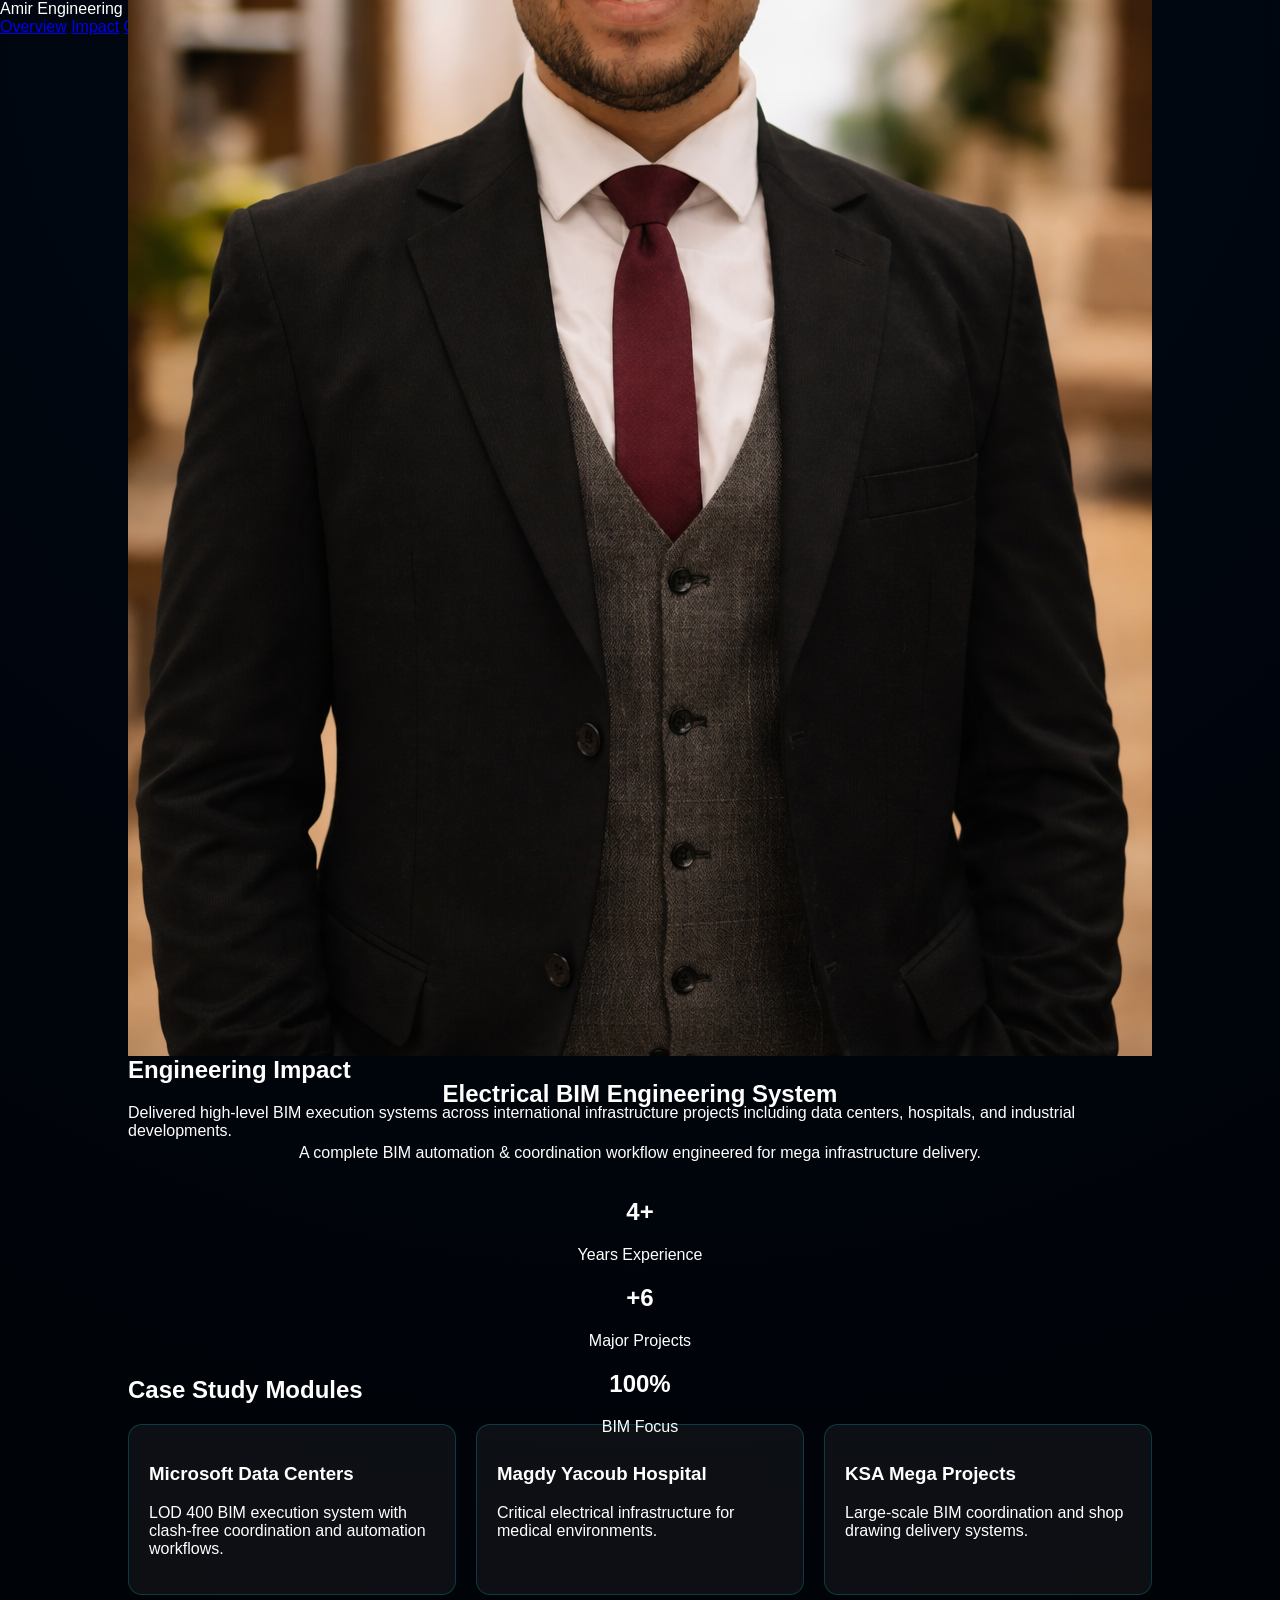
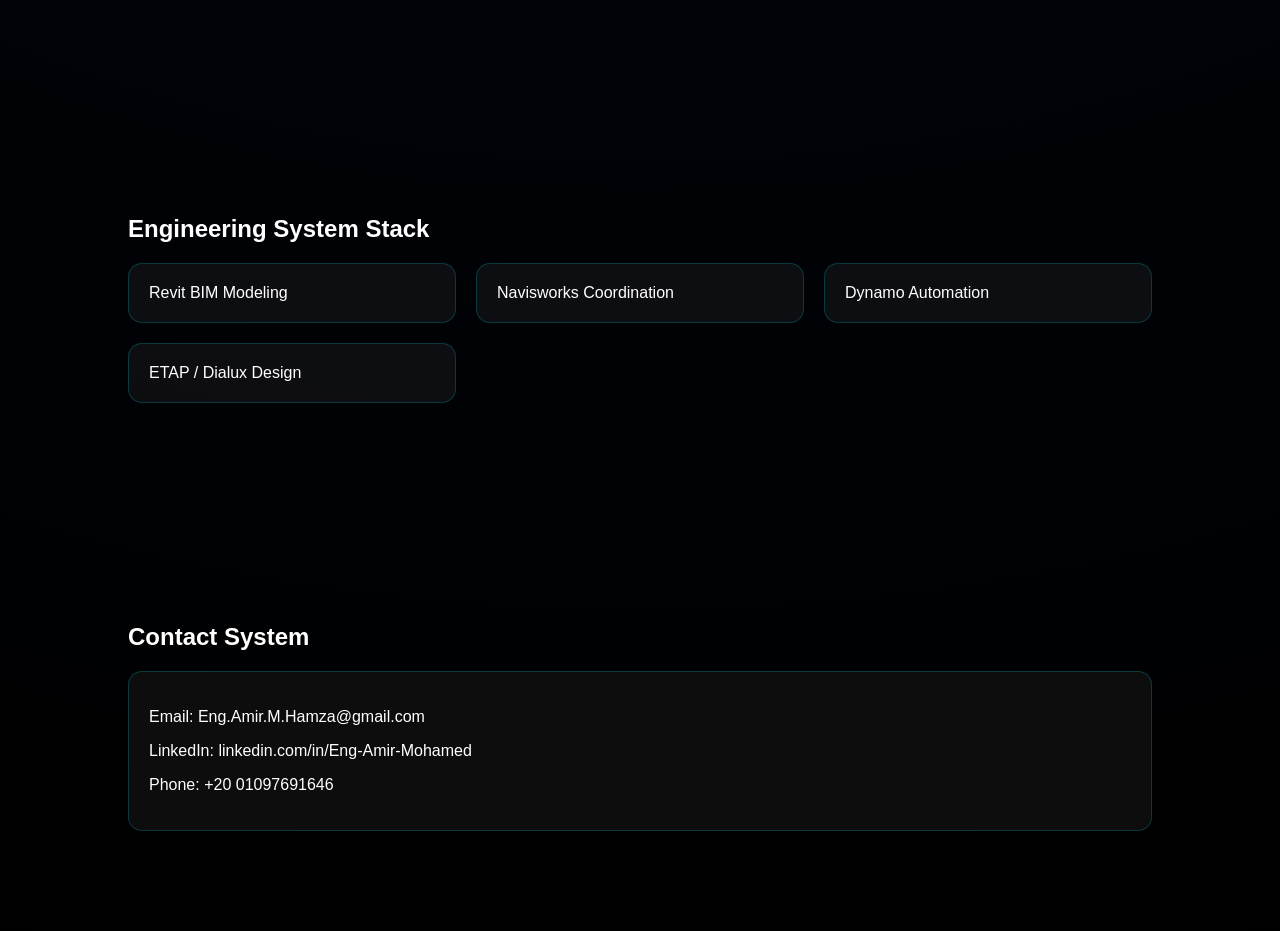
==== commit fa76db20: "Update index.html" ====
--- a/index.html
+++ b/index.html
@@ -1,107 +1,125 @@
 <!DOCTYPE html>
 <html>
 <head>
-<title>Amir Portfolio</title>
+<title>Amir | Engineering Product System</title>
 <link rel="stylesheet" href="style.css">
 </head>
 
 <body>
 
-<!-- HERO -->
-<section class="hero">
+<!-- FAANG TOP RIBBON -->
+<nav class="ribbon">
+  <div class="logo">Amir Engineering System</div>
 
-<div class="profile-wrapper">
-    <div class="profile-circle">
-        <img src="images/Amir.png" alt="Amir">
-    </div>
+  <div class="links">
+    <a href="#hero">Overview</a>
+    <a href="#impact">Impact</a>
+    <a href="#cases">Case Studies</a>
+    <a href="#stack">Stack</a>
+    <a href="#contact">Contact</a>
+  </div>
+</nav>
+
+<!-- HERO PRODUCT INTRO -->
+<section id="hero" class="hero">
+
+<div class="glow-ring">
+  <div class="profile">
+    <img src="images/Amir.png" alt="Amir">
+  </div>
 </div>
 
-<h1 class="title">Eng. Amir Mohamed Hamza</h1>
+<h1>Electrical BIM Engineering System</h1>
 
-<p class="typing">
-BIM / VDC Engineer • Revit Add-ins • Dynamo Automation • Navisworks Coordination
+<p class="subtitle">
+A complete BIM automation & coordination workflow engineered for mega infrastructure delivery.
 </p>
 
-<p class="sub">
-Microsoft Data Centers • Hospitals • Mega Infrastructure Projects
+<div class="kpis">
+
+<div>
+<h2>4+</h2>
+<p>Years Experience</p>
+</div>
+
+<div>
+<h2>+6</h2>
+<p>Major Projects</p>
+</div>
+
+<div>
+<h2>100%</h2>
+<p>BIM Focus</p>
+</div>
+
+</div>
+
+</section>
+
+<!-- IMPACT SECTION -->
+<section id="impact" class="section glass">
+
+<h2>Engineering Impact</h2>
+
+<p>
+Delivered high-level BIM execution systems across international infrastructure projects including data centers, hospitals, and industrial developments.
 </p>
 
 </section>
 
-<!-- OVERVIEW -->
-<section class="section fade">
-<h2>Overview</h2>
-<p>
-Electrical BIM Engineer with 4+ years of experience in large-scale infrastructure projects,
-specialized in Revit automation, coordination, and BIM execution workflows.
-</p>
-</section>
+<!-- CASE STUDIES (PRODUCT STYLE) -->
+<section id="cases" class="section">
 
-<!-- PROJECTS -->
-<section class="section fade">
-<h2>Featured Projects</h2>
+<h2>Case Study Modules</h2>
 
 <div class="grid">
 
 <div class="card">
 <h3>Microsoft Data Centers</h3>
-<p>LOD 400 BIM execution models with full coordination (USA projects).</p>
+<p>LOD 400 BIM execution system with clash-free coordination and automation workflows.</p>
 </div>
 
 <div class="card">
 <h3>Magdy Yacoub Hospital</h3>
-<p>Medical electrical systems & X-ray room coordination.</p>
+<p>Critical electrical infrastructure for medical environments.</p>
 </div>
 
 <div class="card">
-<h3>KSA Infrastructure Projects</h3>
-<p>Electrical BIM modeling and shop drawing delivery.</p>
+<h3>KSA Mega Projects</h3>
+<p>Large-scale BIM coordination and shop drawing delivery systems.</p>
 </div>
 
 </div>
+
 </section>
 
-<!-- ADDINS -->
-<section class="section fade">
-<h2>Revit Add-ins</h2>
-<div class="card">
-<p>
-C# automation tools for BIM workflow acceleration:
-</p>
-<ul>
-<li>Shop drawing automation</li>
-<li>Schedule generation</li>
-<li>Model optimization tools</li>
-</ul>
+<!-- STACK -->
+<section id="stack" class="section glass">
+
+<h2>Engineering System Stack</h2>
+
+<div class="grid">
+
+<div class="card">Revit BIM Modeling</div>
+<div class="card">Navisworks Coordination</div>
+<div class="card">Dynamo Automation</div>
+<div class="card">ETAP / Dialux Design</div>
+
 </div>
-</section>
 
-<!-- DYNAMO -->
-<section class="section fade">
-<h2>Dynamo Automation</h2>
-<div class="card">
-<p>Scripts for routing, data extraction, and BIM automation workflows.</p>
-</div>
-</section>
-
-<!-- NAVIS -->
-<section class="section fade">
-<h2>Navisworks Coordination</h2>
-<div class="card">
-<p>
-Clash detection and multi-discipline coordination for zero-clash delivery.
-</p>
-</div>
 </section>
 
 <!-- CONTACT -->
-<section class="section fade">
-<h2>Contact</h2>
+<section id="contact" class="section glass">
+
+<h2>Contact System</h2>
+
 <div class="card">
 <p>Email: Eng.Amir.M.Hamza@gmail.com</p>
 <p>LinkedIn: linkedin.com/in/Eng-Amir-Mohamed</p>
 <p>Phone: +20 01097691646</p>
 </div>
+
 </section>
 
 <script src="script.js"></script>
--- a/style.css
+++ b/style.css
@@ -1,8 +1,9 @@
 body {
 margin:0;
-font-family:Arial;
+font-family:-apple-system, BlinkMacSystemFont, sans-serif;
 background: radial-gradient(circle at top, #000814, #000);
 color:white;
+overflow-x:hidden;
 }
 
 /* HERO */
@@ -15,39 +16,96 @@
 text-align:center;
 }
 
-/* PROFILE IMAGE */
+/* 🔥 PROFILE IMAGE (FIXED PROPERLY) */
 .profile-circle {
-width:160px;
-height:160px;
+width:220px;
+height:220px;
 border-radius:50%;
 overflow:hidden;
-border:2px solid #00eaff;
-box-shadow:0 0 25px #00eaff88;
-margin-bottom:20px;
+border:3px solid #00eaff;
+box-shadow:0 0 30px #00eaffaa, 0 0 80px #00eaff55;
+display:flex;
+justify-content:center;
+align-items:flex-start;
 }
 
+/* 🔥 FACE POSITION FIX */
 .profile-circle img {
 width:100%;
-height:100%;
+height:140%;                /* pushes image down */
 object-fit:cover;
+object-position:center 25%; /* adjust this if needed */
 }
 
 /* TITLE */
 .title {
-font-size:42px;
-text-shadow:0 0 20px #00eaff;
+font-size:46px;
+text-shadow:0 0 25px #00eaff;
 }
 
+/* TYPING */
 .typing {
 color:#00eaff;
 border-right:2px solid #00eaff;
 white-space:nowrap;
 overflow:hidden;
+width:0;
+animation: typing 3s steps(60,end) forwards;
+}
+
+@keyframes typing {
+from {width:0}
+to {width:100%}
+}
+
+.sub {
+opacity:0.7;
+margin-top:10px;
+}
+
+/* CTA */
+.cta {
+margin-top:20px;
+}
+
+.btn {
+background:#00eaff;
+color:black;
+padding:10px 20px;
+text-decoration:none;
+margin:5px;
+}
+
+.btn-outline {
+border:1px solid #00eaff;
+color:#00eaff;
+padding:10px 20px;
+text-decoration:none;
 }
 
 /* SECTIONS */
 .section {
 padding:100px 10%;
+}
+
+/* STATS */
+.stats {
+display:flex;
+justify-content:center;
+gap:50px;
+text-align:center;
+}
+
+.stat h2 {
+color:#00eaff;
+font-size:32px;
+}
+
+/* GRID */
+.grid {
+display:grid;
+grid-template-columns:repeat(auto-fit,minmax(250px,1fr));
+gap:20px;
 }
 
 /* CARDS */
@@ -56,4 +114,10 @@
 border:1px solid rgba(0,234,255,0.2);
 padding:20px;
 border-radius:14px;
+transition:0.3s;
 }
+
+.card:hover {
+transform:translateY(-6px);
+box-shadow:0 0 40px #00eaff33;
+}
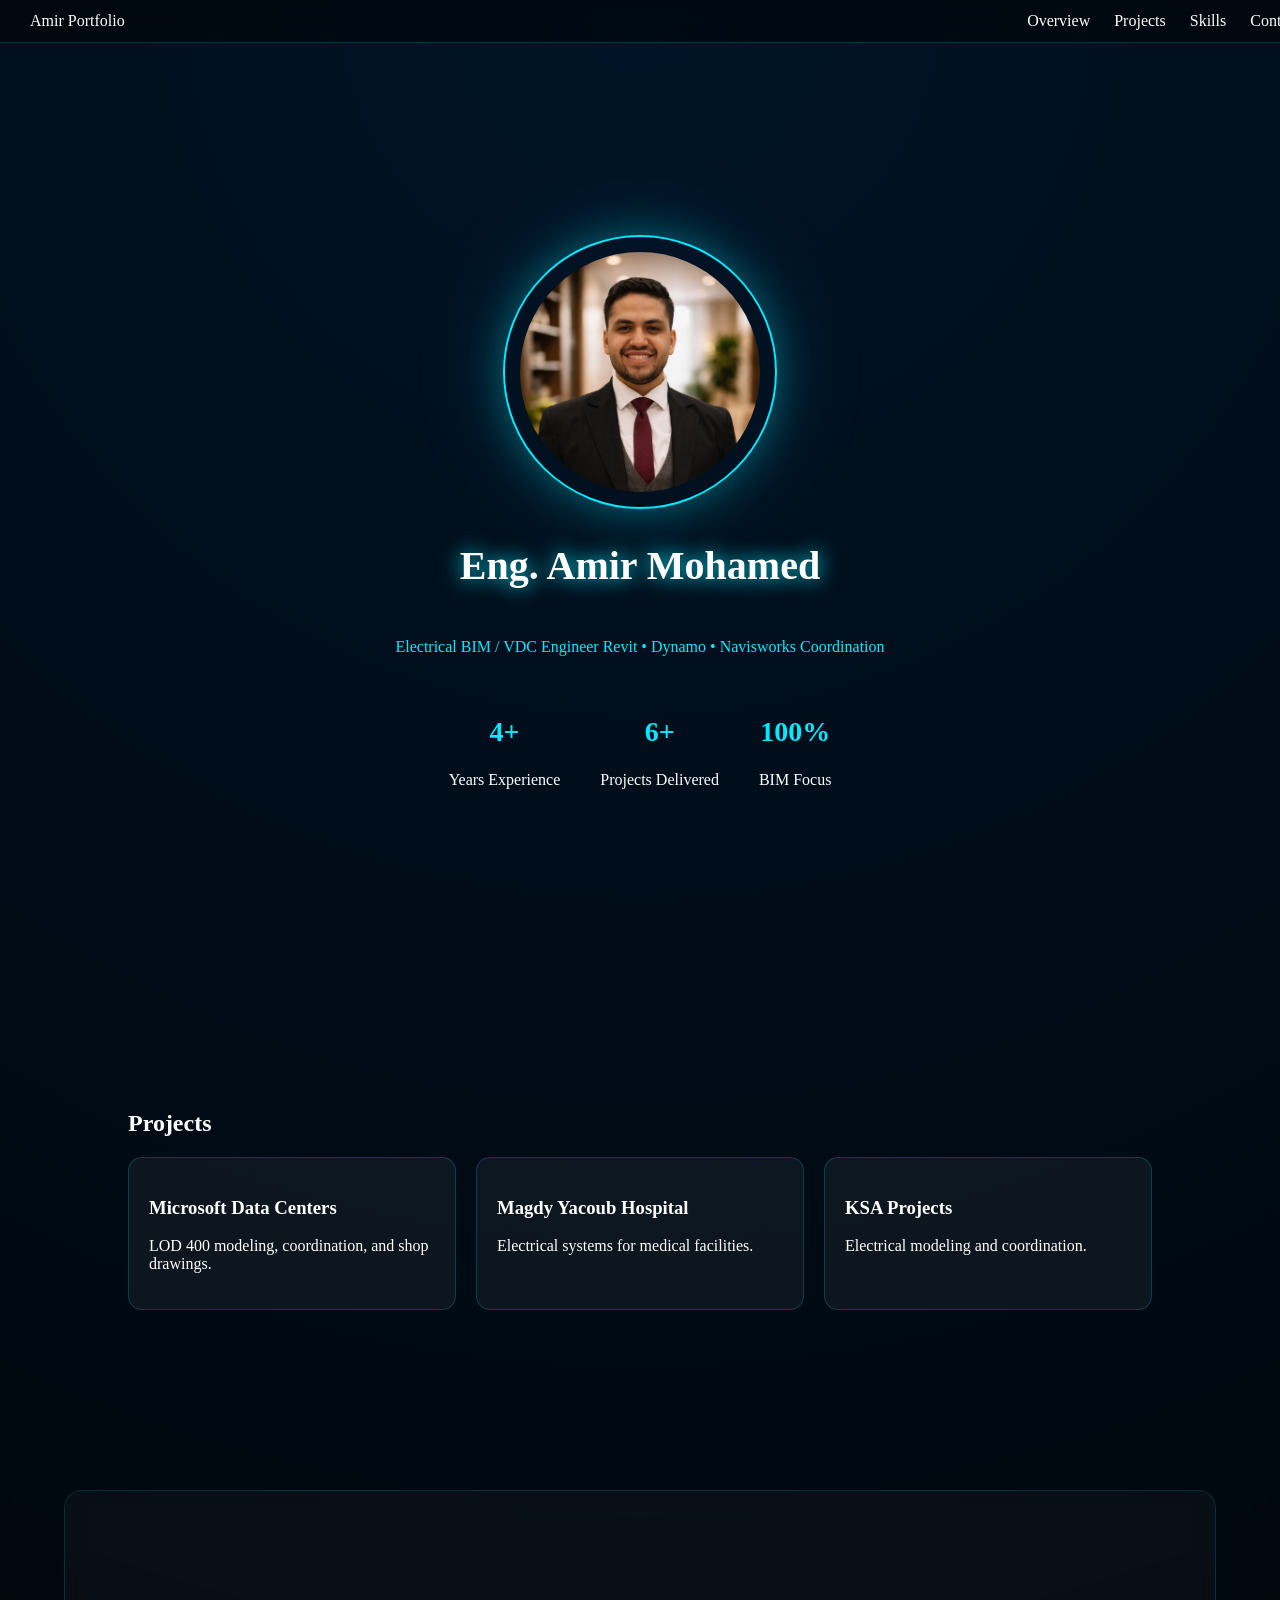
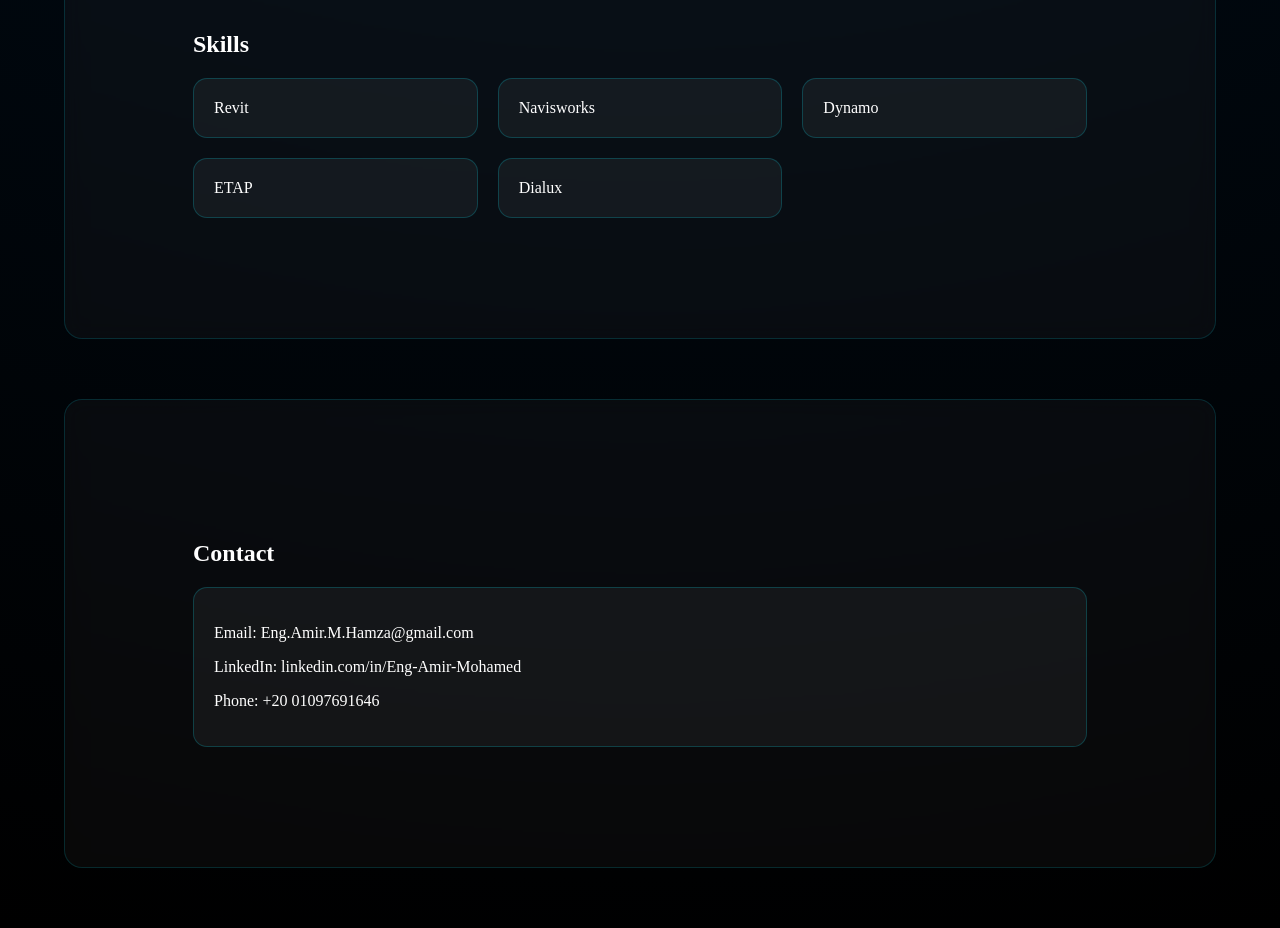
==== commit fc975dee: "Update index.html" ====
--- a/index.html
+++ b/index.html
@@ -1,38 +1,39 @@
 <!DOCTYPE html>
 <html>
 <head>
-<title>Amir | Engineering Product System</title>
+<meta charset="UTF-8">
+<title>Amir Portfolio</title>
 <link rel="stylesheet" href="style.css">
 </head>
 
 <body>
 
-<!-- FAANG TOP RIBBON -->
+<!-- NAVBAR -->
 <nav class="ribbon">
-  <div class="logo">Amir Engineering System</div>
+  <div class="logo">Amir Portfolio</div>
 
   <div class="links">
     <a href="#hero">Overview</a>
-    <a href="#impact">Impact</a>
-    <a href="#cases">Case Studies</a>
-    <a href="#stack">Stack</a>
+    <a href="#cases">Projects</a>
+    <a href="#stack">Skills</a>
     <a href="#contact">Contact</a>
   </div>
 </nav>
 
-<!-- HERO PRODUCT INTRO -->
+<!-- HERO -->
 <section id="hero" class="hero">
 
 <div class="glow-ring">
   <div class="profile">
-    <img src="images/Amir.png" alt="Amir">
+    <img src="images/Amir.png">
   </div>
 </div>
 
-<h1>Electrical BIM Engineering System</h1>
+<h1>Eng. Amir Mohamed</h1>
 
 <p class="subtitle">
-A complete BIM automation & coordination workflow engineered for mega infrastructure delivery.
+Electrical BIM / VDC Engineer  
+Revit • Dynamo • Navisworks Coordination
 </p>
 
 <div class="kpis">
@@ -43,8 +44,8 @@
 </div>
 
 <div>
-<h2>+6</h2>
-<p>Major Projects</p>
+<h2>6+</h2>
+<p>Projects Delivered</p>
 </div>
 
 <div>
@@ -56,55 +57,43 @@
 
 </section>
 
-<!-- IMPACT SECTION -->
-<section id="impact" class="section glass">
-
-<h2>Engineering Impact</h2>
-
-<p>
-Delivered high-level BIM execution systems across international infrastructure projects including data centers, hospitals, and industrial developments.
-</p>
-
-</section>
-
-<!-- CASE STUDIES (PRODUCT STYLE) -->
+<!-- PROJECTS -->
 <section id="cases" class="section">
 
-<h2>Case Study Modules</h2>
+<h2>Projects</h2>
 
 <div class="grid">
 
-<div class="card">
+<div class="card" onclick="openProject('projects/datacenter.html')">
 <h3>Microsoft Data Centers</h3>
-<p>LOD 400 BIM execution system with clash-free coordination and automation workflows.</p>
+<p>LOD 400 modeling, coordination, and shop drawings.</p>
+</div>
+
+<div class="card" onclick="openProject('projects/hospital.html')">
+<h3>Magdy Yacoub Hospital</h3>
+<p>Electrical systems for medical facilities.</p>
 </div>
 
 <div class="card">
-<h3>Magdy Yacoub Hospital</h3>
-<p>Critical electrical infrastructure for medical environments.</p>
-</div>
-
-<div class="card">
-<h3>KSA Mega Projects</h3>
-<p>Large-scale BIM coordination and shop drawing delivery systems.</p>
+<h3>KSA Projects</h3>
+<p>Electrical modeling and coordination.</p>
 </div>
 
 </div>
 
 </section>
 
-<!-- STACK -->
+<!-- SKILLS -->
 <section id="stack" class="section glass">
 
-<h2>Engineering System Stack</h2>
+<h2>Skills</h2>
 
 <div class="grid">
-
-<div class="card">Revit BIM Modeling</div>
-<div class="card">Navisworks Coordination</div>
-<div class="card">Dynamo Automation</div>
-<div class="card">ETAP / Dialux Design</div>
-
+<div class="card">Revit</div>
+<div class="card">Navisworks</div>
+<div class="card">Dynamo</div>
+<div class="card">ETAP</div>
+<div class="card">Dialux</div>
 </div>
 
 </section>
@@ -112,7 +101,7 @@
 <!-- CONTACT -->
 <section id="contact" class="section glass">
 
-<h2>Contact System</h2>
+<h2>Contact</h2>
 
 <div class="card">
 <p>Email: Eng.Amir.M.Hamza@gmail.com</p>
--- a/style.css
+++ b/style.css
@@ -1,12 +1,47 @@
 body {
 margin:0;
-font-family:-apple-system, BlinkMacSystemFont, sans-serif;
-background: radial-gradient(circle at top, #000814, #000);
+font-family:-apple-system;
 color:white;
+
+/* cinematic gradient background (NOT flat black) */
+background: radial-gradient(circle at top, #001427, #000);
 overflow-x:hidden;
+padding-top:70px;
 }
 
-/* HERO */
+/* =========================
+TOP RIBBON
+========================= */
+
+.ribbon {
+position:fixed;
+top:0;
+width:100%;
+display:flex;
+justify-content:space-between;
+align-items:center;
+padding:12px 30px;
+background:rgba(0,0,0,0.5);
+backdrop-filter:blur(14px);
+border-bottom:1px solid rgba(0,234,255,0.2);
+z-index:999;
+}
+
+.ribbon a {
+color:white;
+margin:0 10px;
+text-decoration:none;
+transition:0.3s;
+}
+
+.ribbon a:hover {
+color:#00eaff;
+}
+
+/* =========================
+HERO
+========================= */
+
 .hero {
 height:100vh;
 display:flex;
@@ -16,99 +51,78 @@
 text-align:center;
 }
 
-/* 🔥 PROFILE IMAGE (FIXED PROPERLY) */
-.profile-circle {
-width:220px;
-height:220px;
+/* NEON GLOW RING */
+.glow-ring {
+padding:15px;
+border-radius:50%;
+border:2px solid #00eaff;
+box-shadow:0 0 40px #00eaff55, 0 0 100px #00eaff22;
+}
+
+/* PROFILE IMAGE FIX */
+.profile {
+width:240px;
+height:240px;
 border-radius:50%;
 overflow:hidden;
-border:3px solid #00eaff;
-box-shadow:0 0 30px #00eaffaa, 0 0 80px #00eaff55;
-display:flex;
-justify-content:center;
-align-items:flex-start;
 }
 
-/* 🔥 FACE POSITION FIX */
-.profile-circle img {
+.profile img {
 width:100%;
-height:140%;                /* pushes image down */
+height:140%;
 object-fit:cover;
-object-position:center 25%; /* adjust this if needed */
+object-position:center 25%;
 }
 
-/* TITLE */
-.title {
-font-size:46px;
-text-shadow:0 0 25px #00eaff;
+/* TEXT */
+h1 {
+font-size:40px;
+text-shadow:0 0 20px #00eaff;
 }
 
-/* TYPING */
-.typing {
+.subtitle {
 color:#00eaff;
-border-right:2px solid #00eaff;
-white-space:nowrap;
-overflow:hidden;
-width:0;
-animation: typing 3s steps(60,end) forwards;
+max-width:600px;
 }
 
-@keyframes typing {
-from {width:0}
-to {width:100%}
-}
-
-.sub {
-opacity:0.7;
-margin-top:10px;
-}
-
-/* CTA */
-.cta {
+/* KPIs */
+.kpis {
+display:flex;
+gap:40px;
 margin-top:20px;
 }
 
-.btn {
-background:#00eaff;
-color:black;
-padding:10px 20px;
-text-decoration:none;
-margin:5px;
+.kpis h2 {
+color:#00eaff;
+font-size:28px;
 }
 
-.btn-outline {
-border:1px solid #00eaff;
-color:#00eaff;
-padding:10px 20px;
-text-decoration:none;
+/* =========================
+GLASS SECTIONS
+========================= */
+
+.section {
+padding:120px 10%;
 }
 
-/* SECTIONS */
-.section {
-padding:100px 10%;
+.glass {
+background:rgba(255,255,255,0.03);
+border:1px solid rgba(0,234,255,0.15);
+border-radius:18px;
+margin:60px 5%;
+backdrop-filter:blur(10px);
 }
 
-/* STATS */
-.stats {
-display:flex;
-justify-content:center;
-gap:50px;
-text-align:center;
-}
+/* =========================
+CARDS
+========================= */
 
-.stat h2 {
-color:#00eaff;
-font-size:32px;
-}
-
-/* GRID */
 .grid {
 display:grid;
-grid-template-columns:repeat(auto-fit,minmax(250px,1fr));
+grid-template-columns:repeat(auto-fit,minmax(260px,1fr));
 gap:20px;
 }
 
-/* CARDS */
 .card {
 background:rgba(255,255,255,0.05);
 border:1px solid rgba(0,234,255,0.2);
@@ -118,6 +132,6 @@
 }
 
 .card:hover {
-transform:translateY(-6px);
-box-shadow:0 0 40px #00eaff33;
+transform:translateY(-8px);
+box-shadow:0 0 60px rgba(0,234,255,0.25);
 }
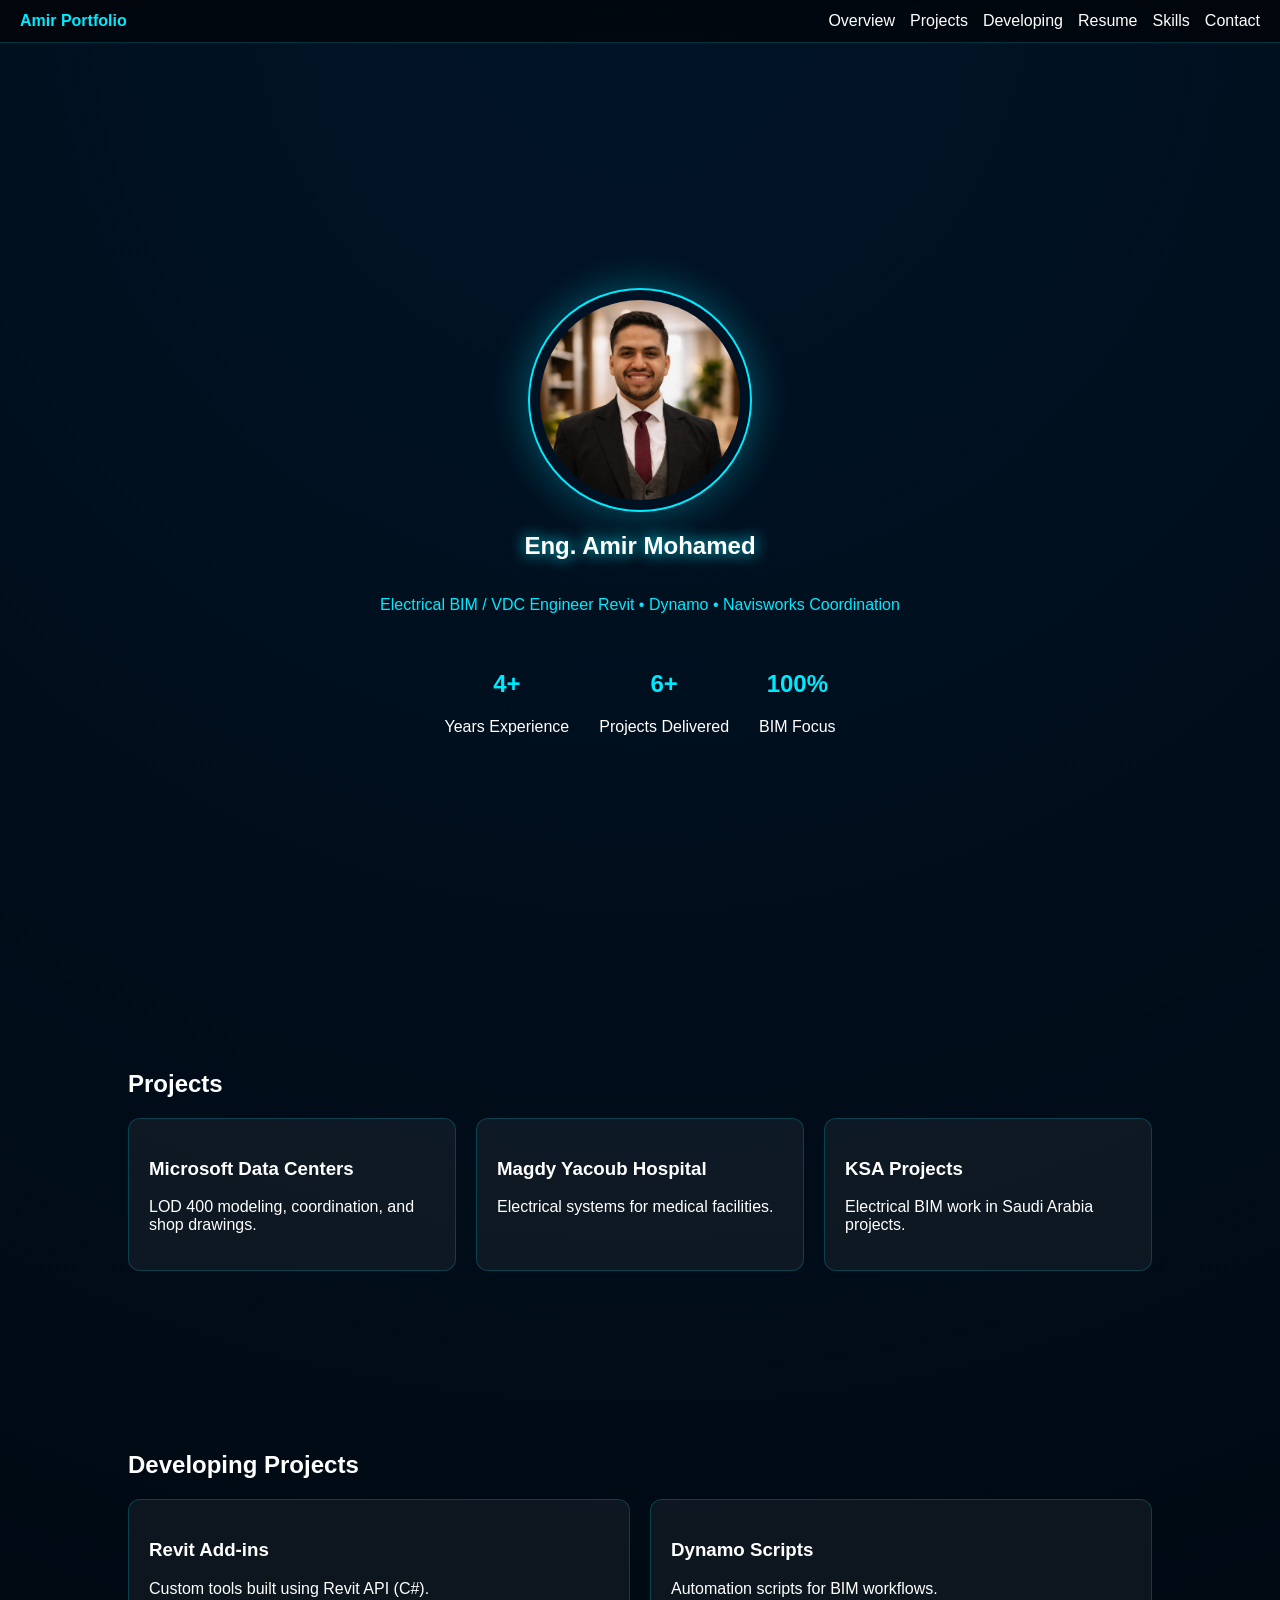
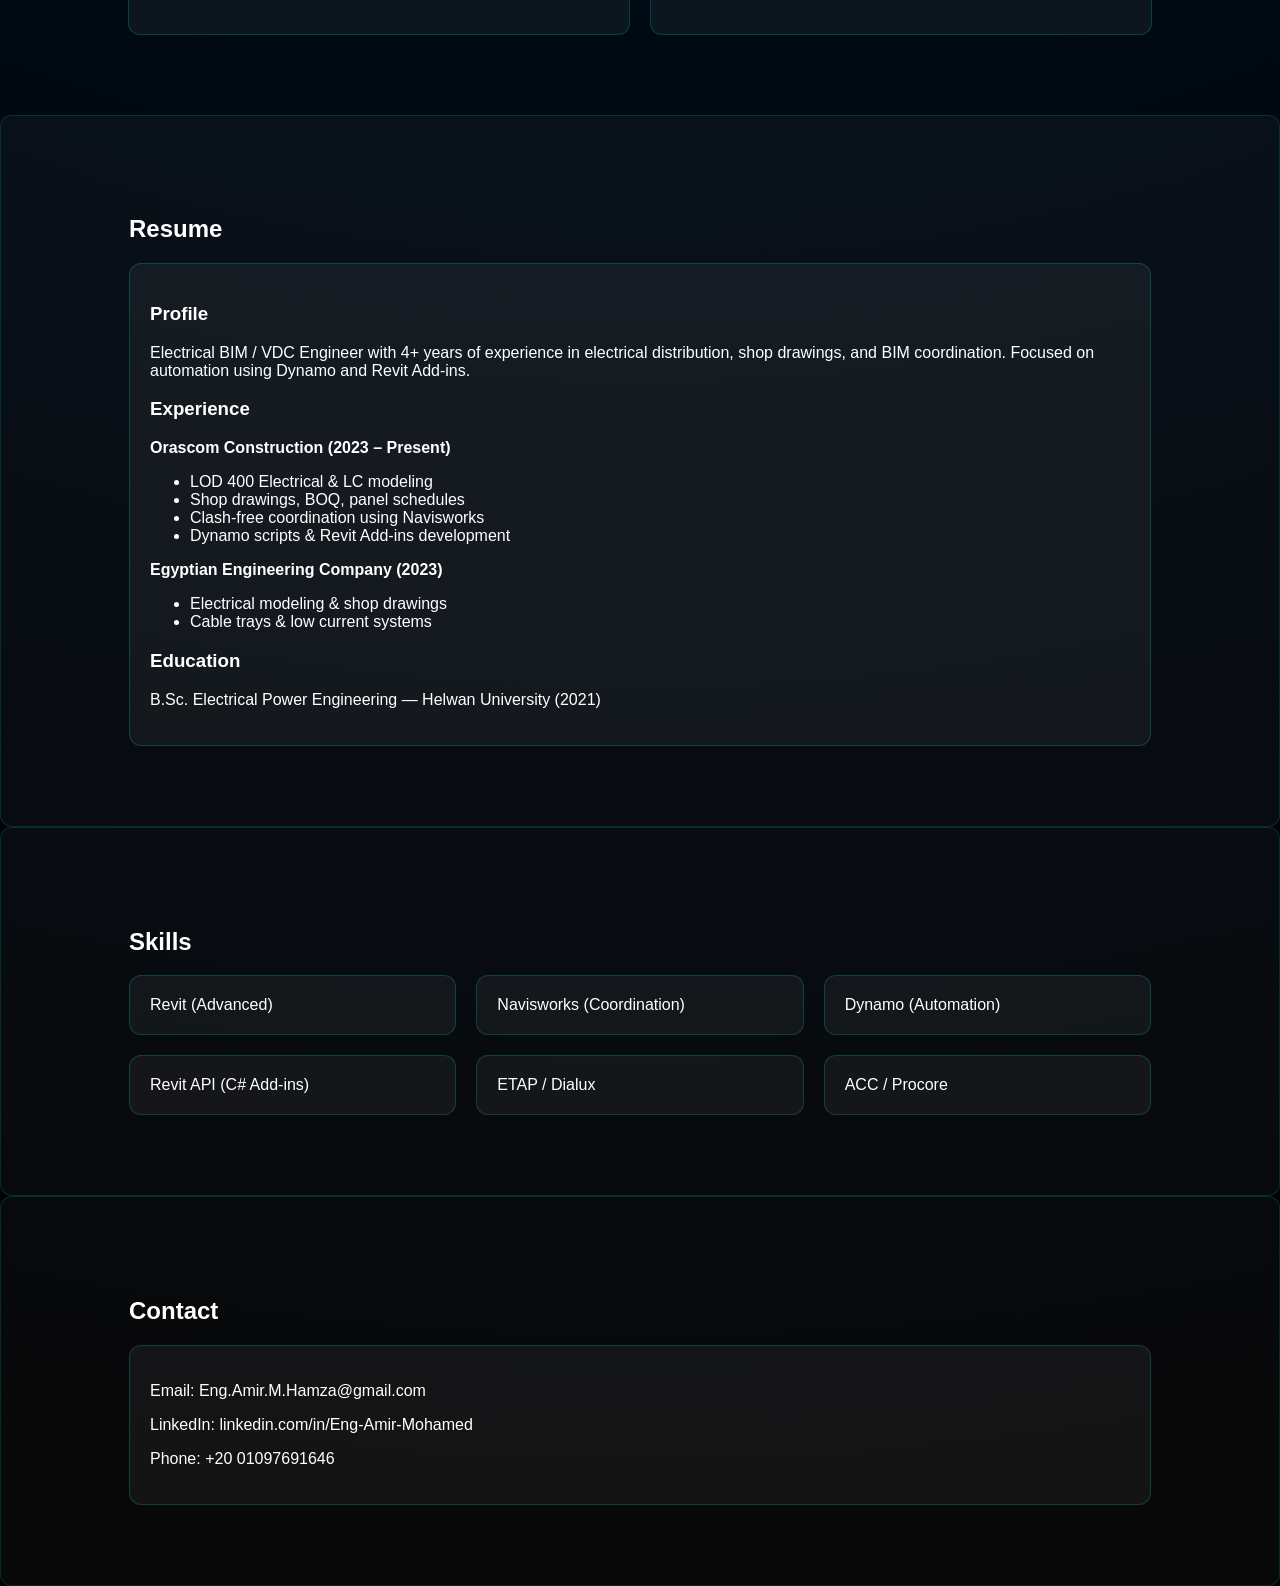
==== commit 4d36a2c0: "Update index.html" ====
--- a/index.html
+++ b/index.html
@@ -15,6 +15,8 @@
   <div class="links">
     <a href="#hero">Overview</a>
     <a href="#cases">Projects</a>
+    <a href="#developing">Developing</a>
+    <a href="#resume">Resume</a>
     <a href="#stack">Skills</a>
     <a href="#contact">Contact</a>
   </div>
@@ -37,7 +39,6 @@
 </p>
 
 <div class="kpis">
-
 <div>
 <h2>4+</h2>
 <p>Years Experience</p>
@@ -52,14 +53,12 @@
 <h2>100%</h2>
 <p>BIM Focus</p>
 </div>
-
 </div>
 
 </section>
 
 <!-- PROJECTS -->
 <section id="cases" class="section">
-
 <h2>Projects</h2>
 
 <div class="grid">
@@ -74,10 +73,63 @@
 <p>Electrical systems for medical facilities.</p>
 </div>
 
+<div class="card" onclick="openProject('projects/ksa.html')">
+<h3>KSA Projects</h3>
+<p>Electrical BIM work in Saudi Arabia projects.</p>
+</div>
+
+</div>
+</section>
+
+<!-- DEVELOPING -->
+<section id="developing" class="section">
+<h2>Developing Projects</h2>
+
+<div class="grid">
+
+<div class="card" onclick="openProject('projects/addins.html')">
+<h3>Revit Add-ins</h3>
+<p>Custom tools built using Revit API (C#).</p>
+</div>
+
+<div class="card" onclick="openProject('projects/dynamo.html')">
+<h3>Dynamo Scripts</h3>
+<p>Automation scripts for BIM workflows.</p>
+</div>
+
+</div>
+</section>
+
+<!-- RESUME -->
+<section id="resume" class="section glass">
+<h2>Resume</h2>
+
 <div class="card">
-<h3>KSA Projects</h3>
-<p>Electrical modeling and coordination.</p>
-</div>
+
+<h3>Profile</h3>
+<p>
+Electrical BIM / VDC Engineer with 4+ years of experience in electrical distribution,
+shop drawings, and BIM coordination. Focused on automation using Dynamo and Revit Add-ins.
+</p>
+
+<h3>Experience</h3>
+
+<p><b>Orascom Construction (2023 – Present)</b></p>
+<ul>
+<li>LOD 400 Electrical & LC modeling</li>
+<li>Shop drawings, BOQ, panel schedules</li>
+<li>Clash-free coordination using Navisworks</li>
+<li>Dynamo scripts & Revit Add-ins development</li>
+</ul>
+
+<p><b>Egyptian Engineering Company (2023)</b></p>
+<ul>
+<li>Electrical modeling & shop drawings</li>
+<li>Cable trays & low current systems</li>
+</ul>
+
+<h3>Education</h3>
+<p>B.Sc. Electrical Power Engineering — Helwan University (2021)</p>
 
 </div>
 
@@ -89,11 +141,14 @@
 <h2>Skills</h2>
 
 <div class="grid">
-<div class="card">Revit</div>
-<div class="card">Navisworks</div>
-<div class="card">Dynamo</div>
-<div class="card">ETAP</div>
-<div class="card">Dialux</div>
+
+<div class="card">Revit (Advanced)</div>
+<div class="card">Navisworks (Coordination)</div>
+<div class="card">Dynamo (Automation)</div>
+<div class="card">Revit API (C# Add-ins)</div>
+<div class="card">ETAP / Dialux</div>
+<div class="card">ACC / Procore</div>
+
 </div>
 
 </section>
--- a/style.css
+++ b/style.css
@@ -1,18 +1,13 @@
 body {
 margin:0;
-font-family:-apple-system;
+font-family:Arial;
 color:white;
-
-/* cinematic gradient background (NOT flat black) */
 background: radial-gradient(circle at top, #001427, #000);
 overflow-x:hidden;
 padding-top:70px;
 }
 
-/* =========================
-TOP RIBBON
-========================= */
-
+/* NAVBAR */
 .ribbon {
 position:fixed;
 top:0;
@@ -20,28 +15,35 @@
 display:flex;
 justify-content:space-between;
 align-items:center;
-padding:12px 30px;
-background:rgba(0,0,0,0.5);
-backdrop-filter:blur(14px);
+padding:12px 20px;
+box-sizing:border-box;
+background:rgba(0,0,0,0.6);
+backdrop-filter:blur(10px);
 border-bottom:1px solid rgba(0,234,255,0.2);
 z-index:999;
 }
 
+.logo {
+color:#00eaff;
+font-weight:bold;
+}
+
+.links {
+display:flex;
+flex-wrap:wrap;
+}
+
 .ribbon a {
 color:white;
-margin:0 10px;
+margin-left:15px;
 text-decoration:none;
-transition:0.3s;
 }
 
 .ribbon a:hover {
 color:#00eaff;
 }
 
-/* =========================
-HERO
-========================= */
-
+/* HERO */
 .hero {
 height:100vh;
 display:flex;
@@ -51,87 +53,75 @@
 text-align:center;
 }
 
-/* NEON GLOW RING */
 .glow-ring {
-padding:15px;
+padding:10px;
 border-radius:50%;
 border:2px solid #00eaff;
-box-shadow:0 0 40px #00eaff55, 0 0 100px #00eaff22;
+box-shadow:0 0 40px #00eaff55;
 }
 
-/* PROFILE IMAGE FIX */
 .profile {
-width:240px;
-height:240px;
+width:200px;
+height:200px;
 border-radius:50%;
 overflow:hidden;
 }
 
 .profile img {
-width:100%;
-height:140%;
-object-fit:cover;
-object-position:center 25%;
+    width:100%;
+    height:120%;
+    object-fit:cover;
+    object-position:center 25%;
 }
 
-/* TEXT */
 h1 {
-font-size:40px;
-text-shadow:0 0 20px #00eaff;
+text-shadow:0 0 15px #00eaff;
 }
 
 .subtitle {
 color:#00eaff;
-max-width:600px;
 }
 
-/* KPIs */
 .kpis {
 display:flex;
-gap:40px;
+gap:30px;
 margin-top:20px;
 }
 
 .kpis h2 {
 color:#00eaff;
-font-size:28px;
 }
 
-/* =========================
-GLASS SECTIONS
-========================= */
-
+/* SECTIONS */
 .section {
-padding:120px 10%;
+padding:80px 10%;
 }
 
-.glass {
-background:rgba(255,255,255,0.03);
-border:1px solid rgba(0,234,255,0.15);
-border-radius:18px;
-margin:60px 5%;
-backdrop-filter:blur(10px);
-}
-
-/* =========================
-CARDS
-========================= */
-
+/* GRID */
 .grid {
 display:grid;
-grid-template-columns:repeat(auto-fit,minmax(260px,1fr));
+grid-template-columns:repeat(auto-fit,minmax(250px,1fr));
 gap:20px;
 }
 
+/* CARDS */
 .card {
 background:rgba(255,255,255,0.05);
 border:1px solid rgba(0,234,255,0.2);
 padding:20px;
-border-radius:14px;
+border-radius:12px;
+cursor:pointer;
 transition:0.3s;
 }
 
 .card:hover {
-transform:translateY(-8px);
-box-shadow:0 0 60px rgba(0,234,255,0.25);
+transform:translateY(-5px);
+box-shadow:0 0 30px rgba(0,234,255,0.3);
 }
+
+/* GLASS */
+.glass {
+background:rgba(255,255,255,0.03);
+border:1px solid rgba(0,234,255,0.15);
+border-radius:12px;
+}
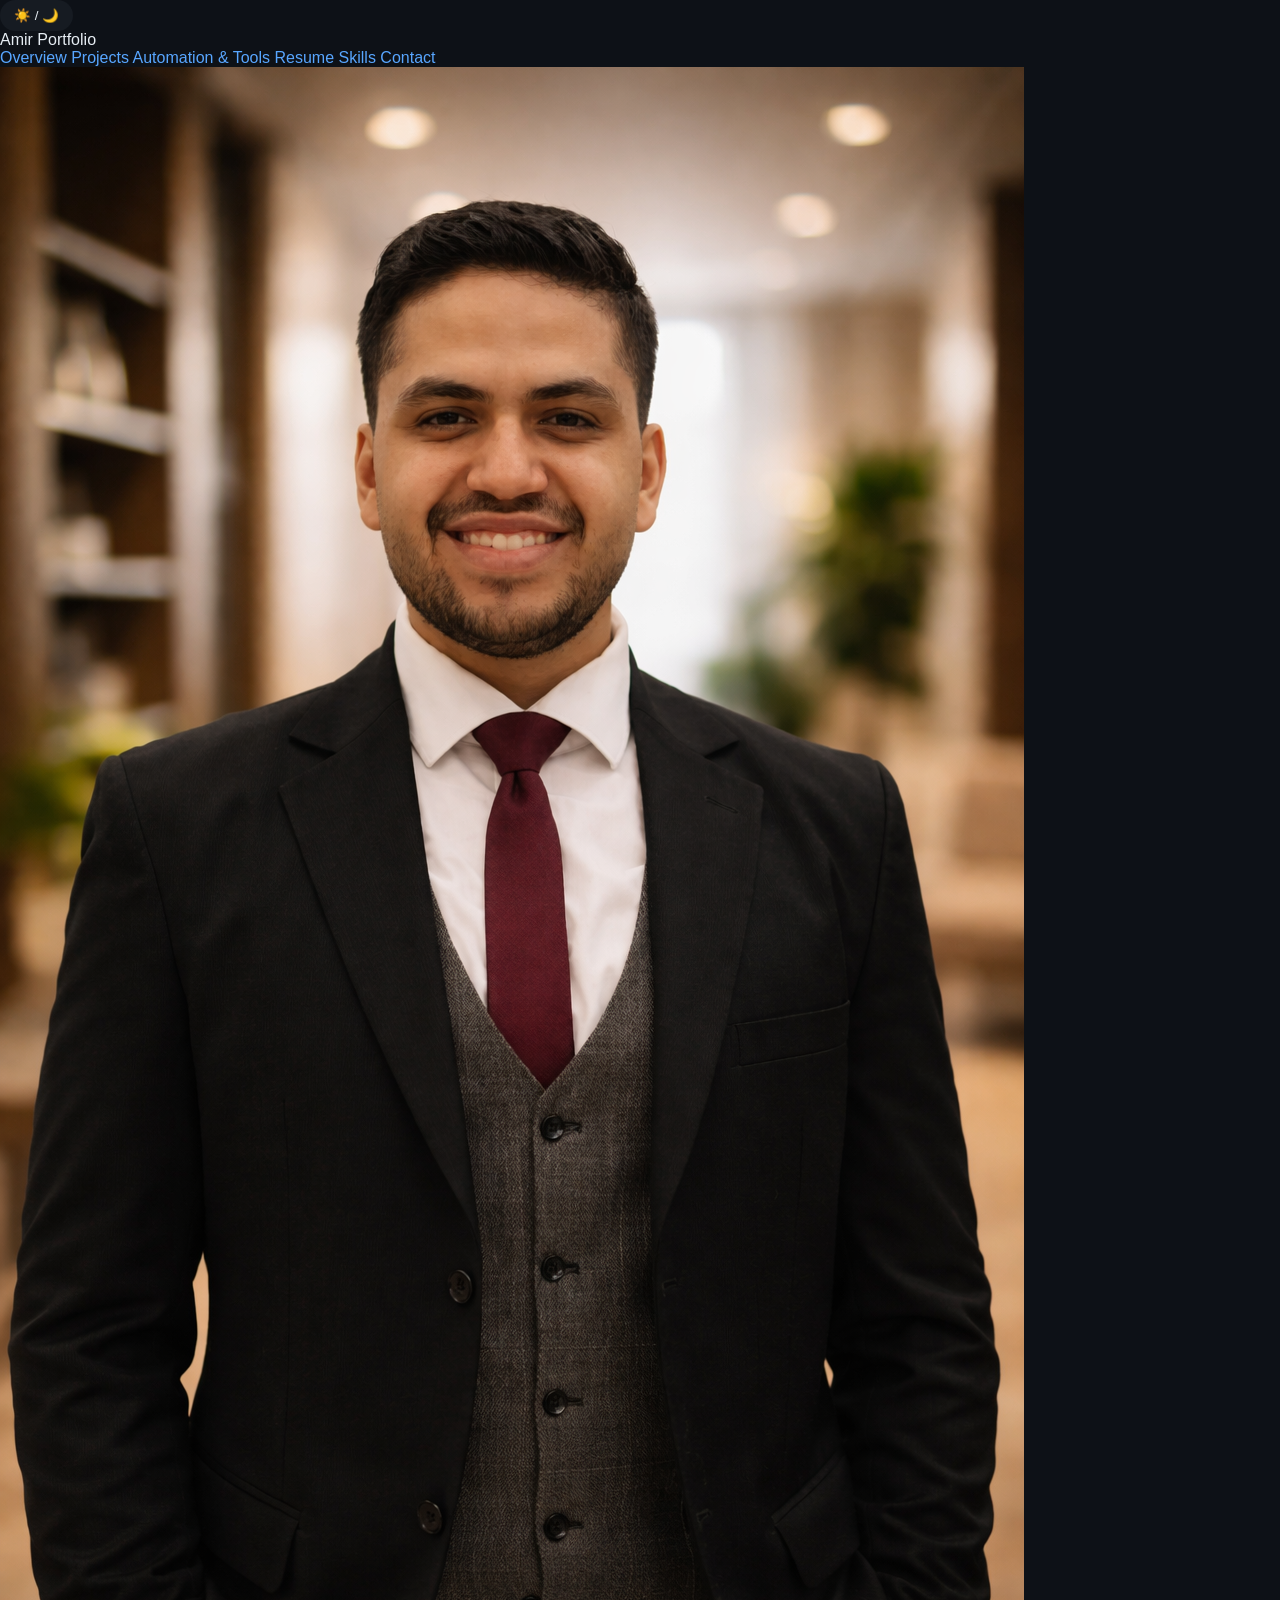
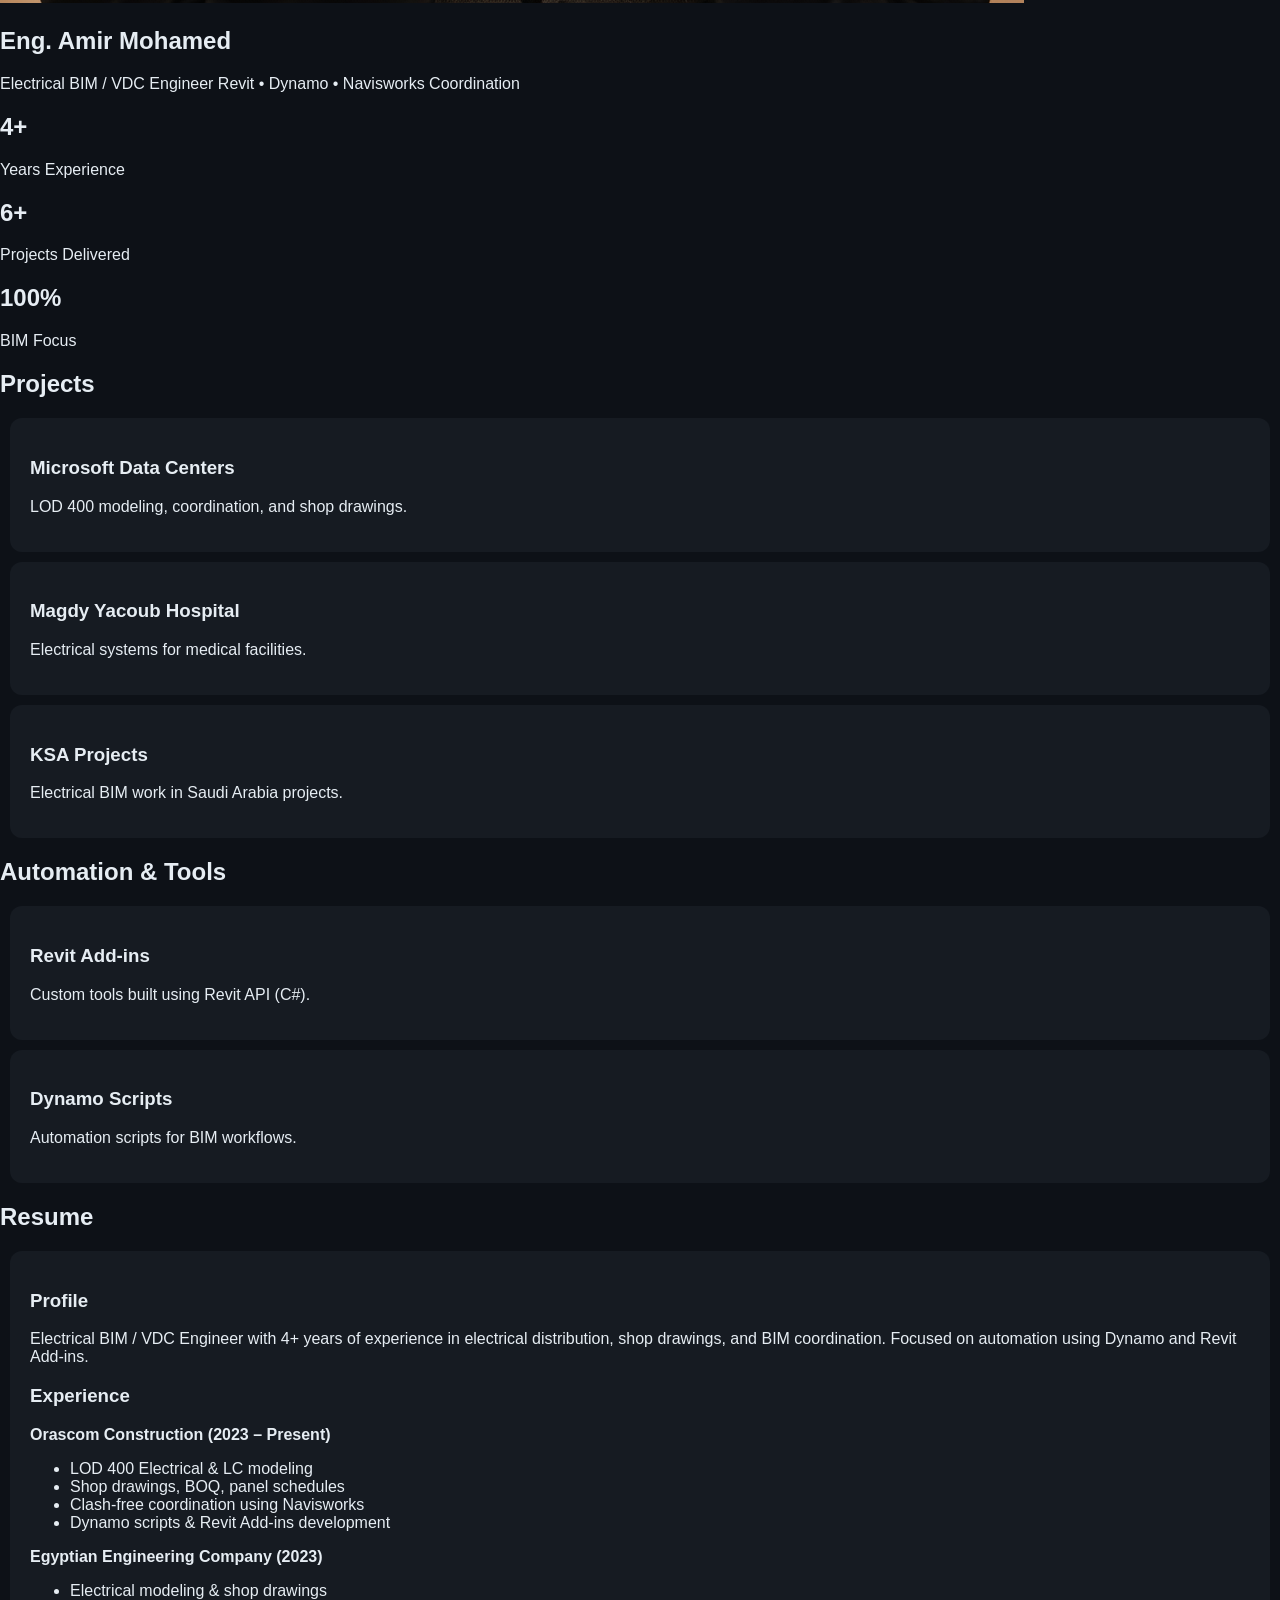
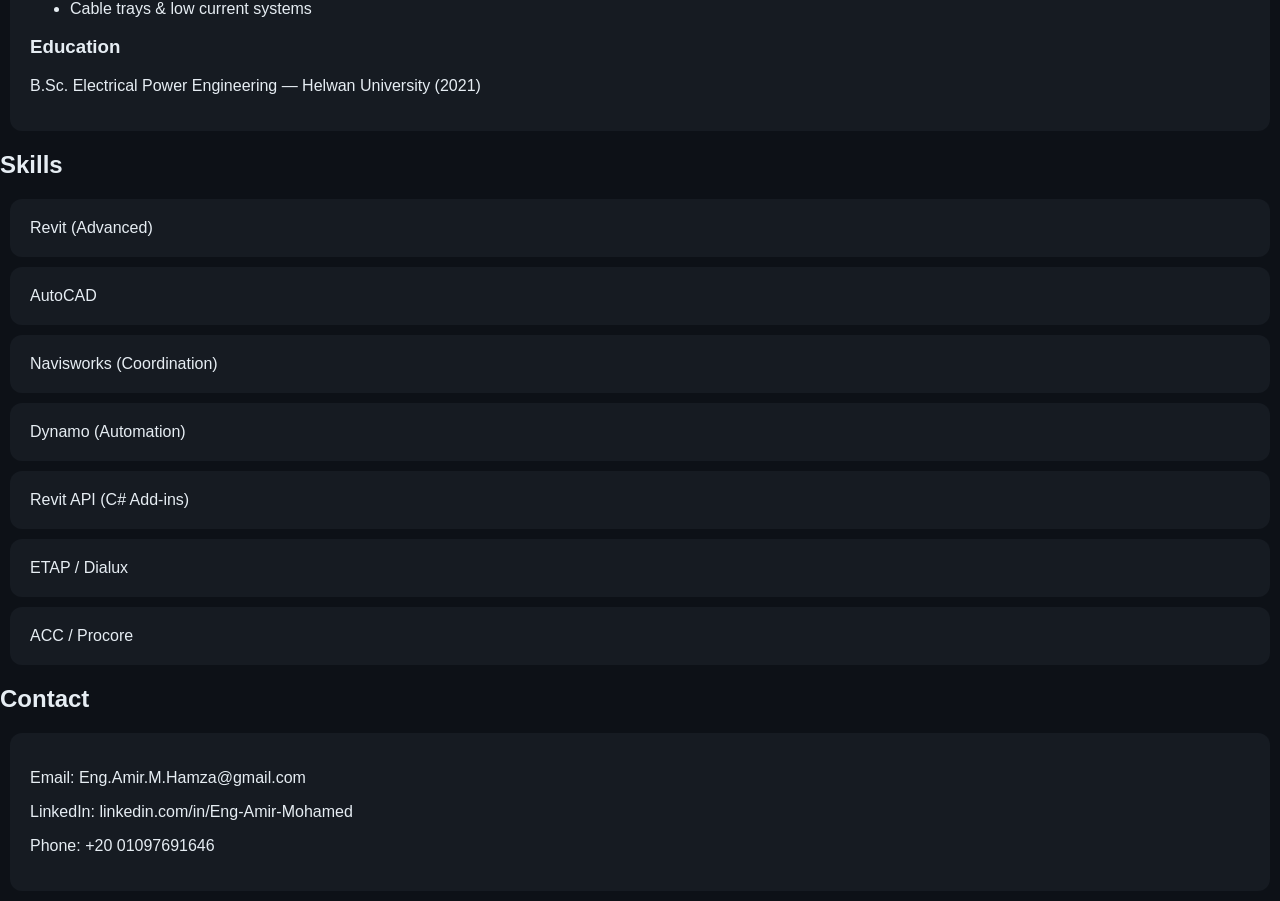
==== commit 8aa44f58: "Update index.html" ====
--- a/index.html
+++ b/index.html
@@ -8,6 +8,9 @@
 
 <body>
 
+<!-- THEME BUTTON -->
+<button id="themeToggle" class="theme-toggle">☀️ / 🌙</button>
+
 <!-- NAVBAR -->
 <nav class="ribbon">
   <div class="logo">Amir Portfolio</div>
@@ -15,7 +18,7 @@
   <div class="links">
     <a href="#hero">Overview</a>
     <a href="#cases">Projects</a>
-    <a href="#developing">Developing</a>
+    <a href="#tools">Automation & Tools</a>
     <a href="#resume">Resume</a>
     <a href="#stack">Skills</a>
     <a href="#contact">Contact</a>
@@ -81,9 +84,9 @@
 </div>
 </section>
 
-<!-- DEVELOPING -->
-<section id="developing" class="section">
-<h2>Developing Projects</h2>
+<!-- AUTOMATION & TOOLS -->
+<section id="tools" class="section">
+<h2>Automation & Tools</h2>
 
 <div class="grid">
 
@@ -143,6 +146,7 @@
 <div class="grid">
 
 <div class="card">Revit (Advanced)</div>
+<div class="card">AutoCAD</div>
 <div class="card">Navisworks (Coordination)</div>
 <div class="card">Dynamo (Automation)</div>
 <div class="card">Revit API (C# Add-ins)</div>
--- a/style.css
+++ b/style.css
@@ -1,127 +1,72 @@
-body {
-margin:0;
-font-family:Arial;
-color:white;
-background: radial-gradient(circle at top, #001427, #000);
-overflow-x:hidden;
-padding-top:70px;
+/* ===== DEFAULT (DARK MODE) ===== */
+:root {
+    --bg-color: #0d1117;
+    --text-color: #e6edf3;
+    --card-color: #161b22;
+    --accent-color: #58a6ff;
 }
 
-/* NAVBAR */
-.ribbon {
-position:fixed;
-top:0;
-width:100%;
-display:flex;
-justify-content:space-between;
-align-items:center;
-padding:12px 20px;
-box-sizing:border-box;
-background:rgba(0,0,0,0.6);
-backdrop-filter:blur(10px);
-border-bottom:1px solid rgba(0,234,255,0.2);
-z-index:999;
+/* ===== LIGHT MODE ===== */
+body.light-mode {
+    --bg-color: #ffffff;
+    --text-color: #111111;
+    --card-color: #f2f2f2;
+    --accent-color: #0077ff;
 }
 
-.logo {
-color:#00eaff;
-font-weight:bold;
+/* ===== GLOBAL ===== */
+body {
+    background-color: var(--bg-color);
+    color: var(--text-color);
+    font-family: Arial, sans-serif;
+    margin: 0;
+    transition: 0.3s ease;
 }
 
-.links {
-display:flex;
-flex-wrap:wrap;
+/* ===== HEADER ===== */
+.header {
+    display: flex;
+    justify-content: space-between;
+    align-items: center;
+    padding: 15px 30px;
 }
 
-.ribbon a {
-color:white;
-margin-left:15px;
-text-decoration:none;
+/* ===== TOGGLE BUTTON ===== */
+.theme-toggle {
+    cursor: pointer;
+    padding: 8px 14px;
+    border-radius: 20px;
+    border: none;
+    background: var(--card-color);
+    color: var(--text-color);
+    transition: 0.3s;
 }
 
-.ribbon a:hover {
-color:#00eaff;
+.theme-toggle:hover {
+    opacity: 0.8;
 }
 
-/* HERO */
-.hero {
-height:100vh;
-display:flex;
-flex-direction:column;
-justify-content:center;
-align-items:center;
-text-align:center;
+/* ===== CARDS ===== */
+.card {
+    background: var(--card-color);
+    padding: 20px;
+    border-radius: 12px;
+    margin: 10px;
 }
 
-.glow-ring {
-padding:10px;
-border-radius:50%;
-border:2px solid #00eaff;
-box-shadow:0 0 40px #00eaff55;
+/* ===== LINKS ===== */
+a {
+    color: var(--accent-color);
+    text-decoration: none;
 }
 
-.profile {
-width:200px;
-height:200px;
-border-radius:50%;
-overflow:hidden;
+/* ===== HOME BUTTON ===== */
+.home-btn {
+    display: inline-block;
+    margin: 20px;
+    padding: 10px 18px;
+    border-radius: 8px;
+    background: var(--accent-color);
+    color: white;
+    font-weight: bold;
 }
-
-.profile img {
-    width:100%;
-    height:120%;
-    object-fit:cover;
-    object-position:center 25%;
-}
-
-h1 {
-text-shadow:0 0 15px #00eaff;
-}
-
-.subtitle {
-color:#00eaff;
-}
-
-.kpis {
-display:flex;
-gap:30px;
-margin-top:20px;
-}
-
-.kpis h2 {
-color:#00eaff;
-}
-
-/* SECTIONS */
-.section {
-padding:80px 10%;
-}
-
-/* GRID */
-.grid {
-display:grid;
-grid-template-columns:repeat(auto-fit,minmax(250px,1fr));
-gap:20px;
-}
-
-/* CARDS */
-.card {
-background:rgba(255,255,255,0.05);
-border:1px solid rgba(0,234,255,0.2);
-padding:20px;
-border-radius:12px;
-cursor:pointer;
-transition:0.3s;
-}
-
-.card:hover {
-transform:translateY(-5px);
-box-shadow:0 0 30px rgba(0,234,255,0.3);
-}
-
-/* GLASS */
-.glass {
-background:rgba(255,255,255,0.03);
-border:1px solid rgba(0,234,255,0.15);
-border-radius:12px;
-}
